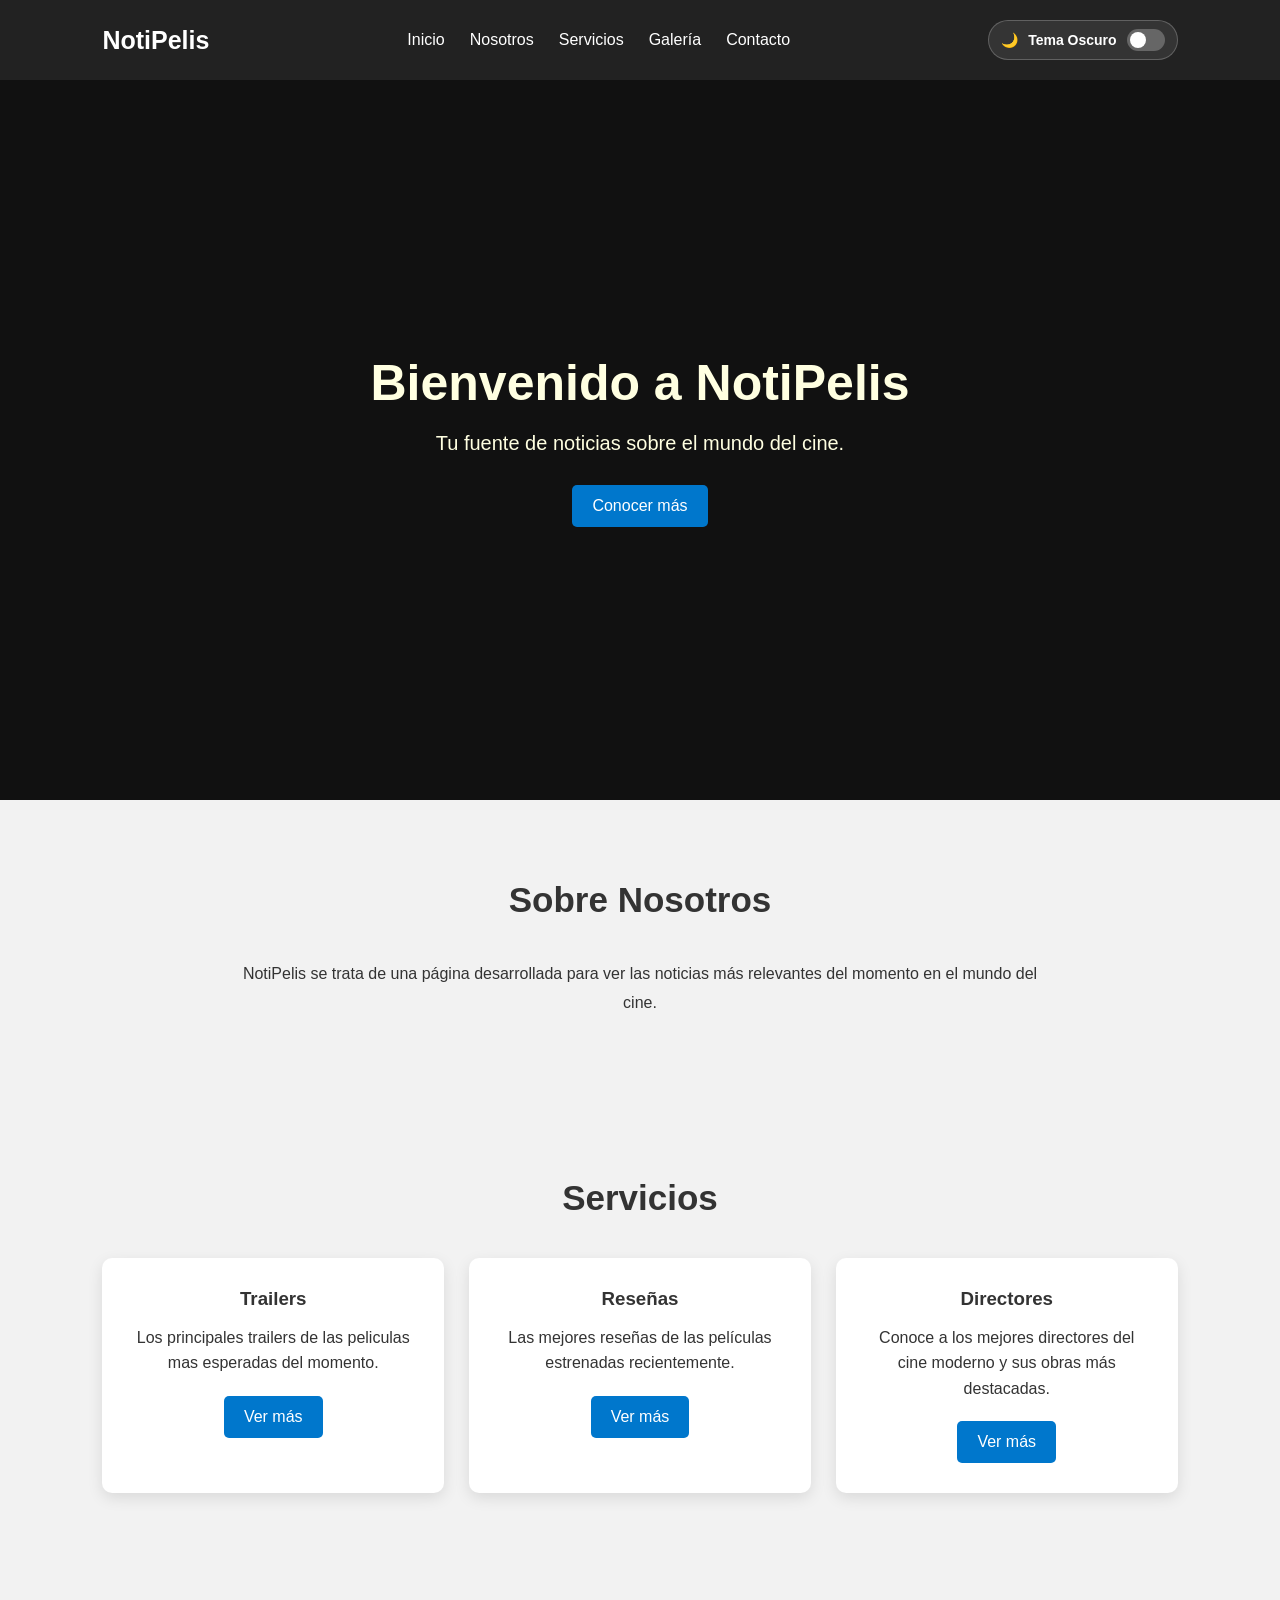
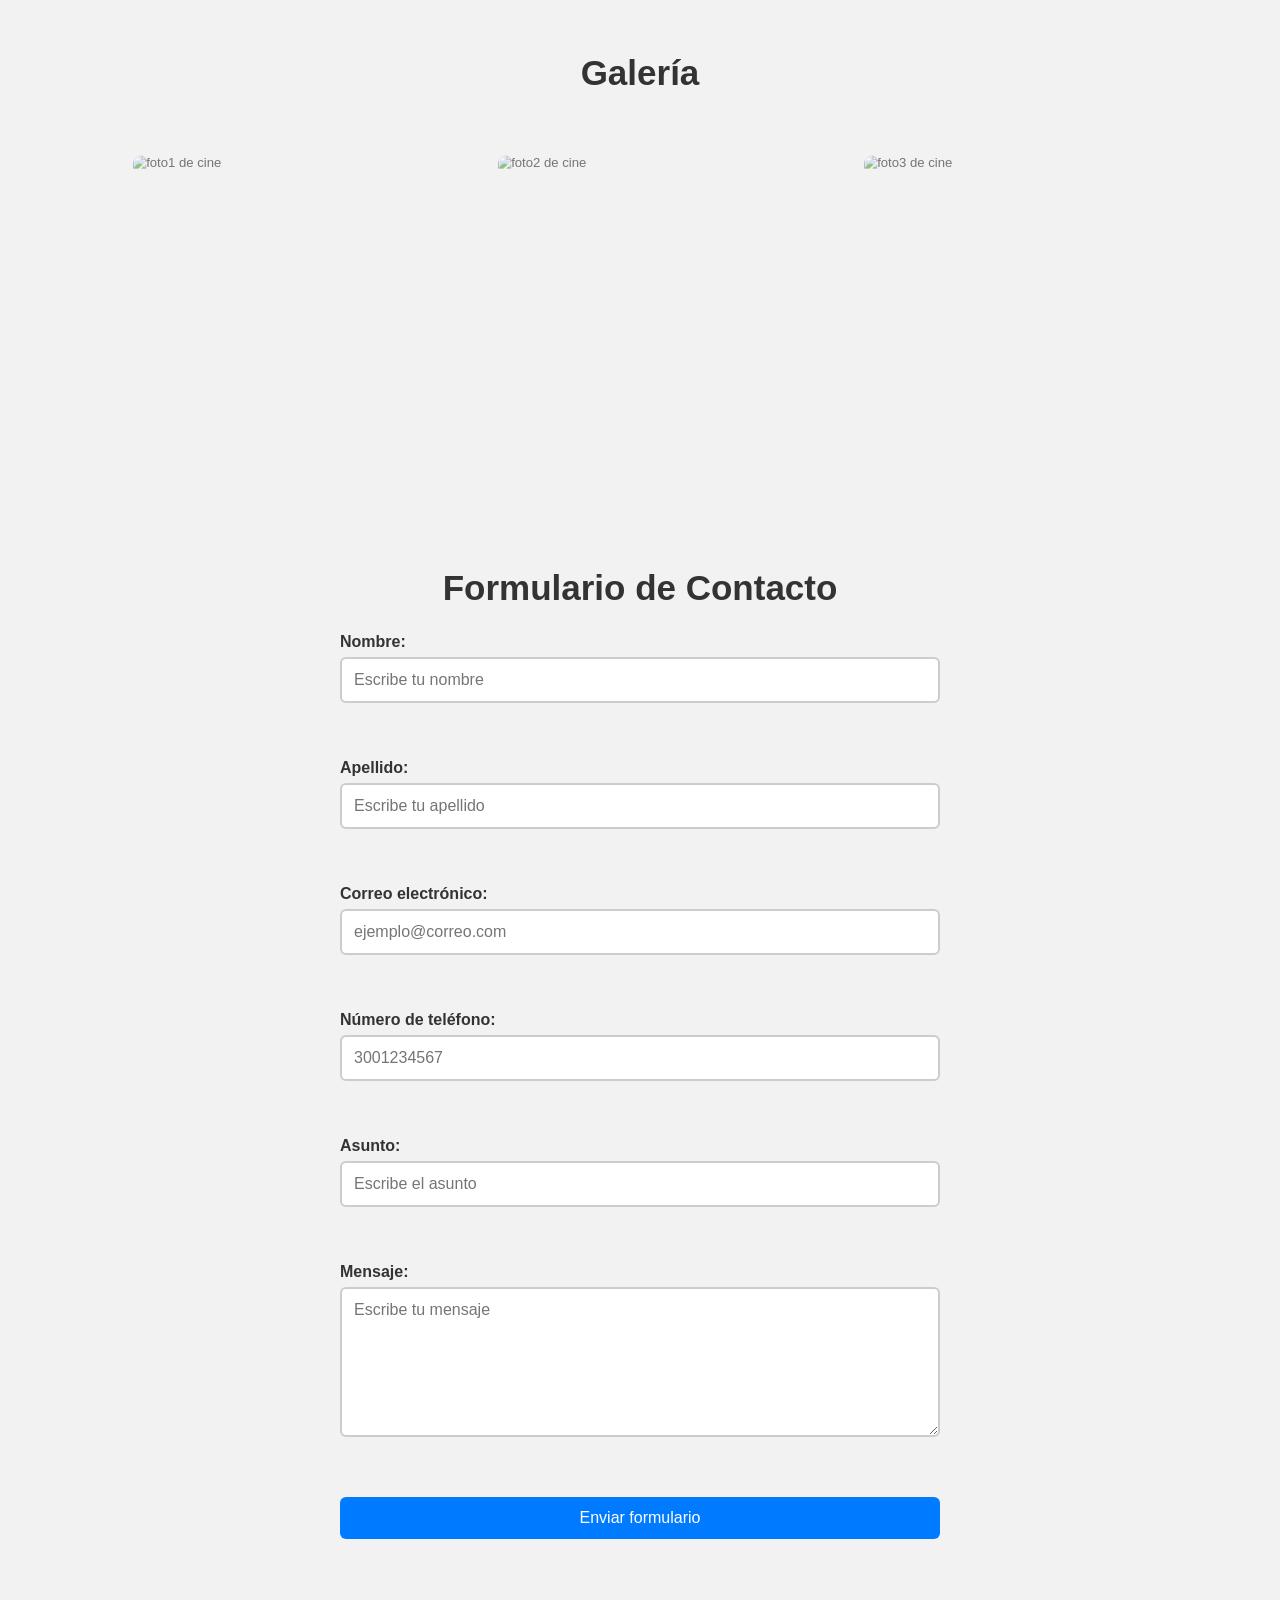
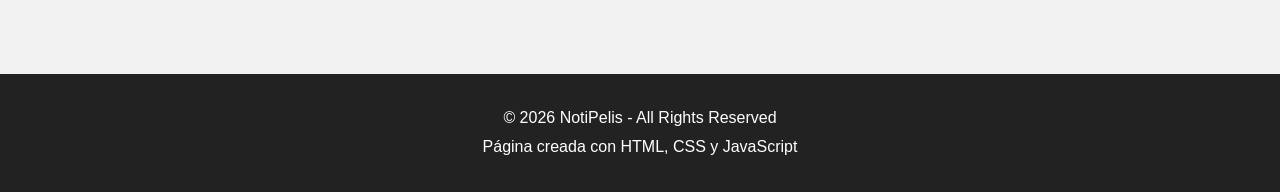
==== index.html @ 31fb08d7 "Add files via upload" ====
<!DOCTYPE html>
<html lang="es">
<head>
    <meta charset="UTF-8">
    <meta name="viewport" content="width=device-width, initial-scale=1.0">

    <title> NotiPeli | Plantilla Web</title>

    <!-- Conexión con CSS -->
    <link rel="stylesheet" href="styles.css">
</head>

<body>

    <!-- =========================
         ENCABEZADO
    ========================== -->
    <header>

        <div class="logo">
            NotiPelis
        </div>

        <nav>
            <a href="#inicio">Inicio</a>
            <a href="#nosotros">Nosotros</a>
            <a href="#servicios">Servicios</a>
            <a href="#galeria">Galería</a>
            <a href="#contacto">Contacto</a>
        </nav>

        <button id="temaBtn" class="tema-toggle" type="button"
            aria-label="Cambiar a tema oscuro" aria-pressed="false">
            <span class="tema-toggle__icono" aria-hidden="true">🌙</span>
            <span class="tema-toggle__texto">Tema Oscuro</span>
            <span class="tema-toggle__pista" aria-hidden="true">
                <span class="tema-toggle__circulo"></span>
            </span>
        </button>
        
    </header>


    <!-- =========================
         SECCIÓN PRINCIPAL
    ========================== -->
    <section id="inicio" class="hero">

        <div class="hero-slideshow" aria-hidden="true">
    <span class="hero-slide hero-slide--1"></span>
    <span class="hero-slide hero-slide--2"></span>
    <span class="hero-slide hero-slide--3"></span>
    <span class="hero-slide hero-slide--4"></span>
        </div>
        
        <div class="hero-text">

            <h1>Bienvenido a NotiPelis</h1>

            <p>
                Tu fuente de noticias sobre el mundo del cine.
            </p>

            <button onclick="mostrarMensaje()">
                Conocer más
            </button>

        </div>

    </section>


    <!-- =========================
         NOSOTROS
    ========================== -->
    <section id="nosotros" class="section">

        <h2>Sobre Nosotros</h2>

        <p class="texto-centro">
            NotiPelis se trata de una página desarrollada para ver las noticias más relevantes del momento en el mundo del cine.
        </p>

    </section>


    <!-- =========================
         SERVICIOS
    ========================== -->
    <section id="servicios" class="section fondo">

        <h2>Servicios</h2>

        <div class="cards">

            <div class="card">
                <h3>Trailers </h3>
                <p>
                    Los principales trailers de las peliculas mas esperadas del momento.
                </p>

                <button onclick="mostrarServicio('Trailers')">
                    Ver más
                </button>
            </div>


            <div class="card">
                <h3>Reseñas</h3>
                <p>
                    Las mejores reseñas de las películas estrenadas recientemente.
                </p>

                <button onclick="mostrarServicio('Reseñas')">
                    Ver más
                </button>
            </div>


            <div class="card">
                <h3>Directores</h3>
                <p>
                    Conoce a los mejores directores del cine moderno y sus obras más destacadas.
                </p>

                <button onclick="mostrarServicio('Directores')">
                    Ver más
                </button>
            </div>

        </div>

    </section>


    <!-- =========================
         GALERÍA
    ========================== -->
    <section id="galeria" class="section">

        <h2>Galería</h2>

        <div class="galeria">
            <img src="imagenes/foto1.jpg" alt="foto1 de cine">
            <img src="imagenes/foto2.jpg" alt="foto2 de cine">
            <img src="imagenes/foto3.jpg" alt="foto3 de cine">
        </div>

    </section>


    <!-- =========================
         CONTACTO
    ========================== -->
    <section id="contacto" class="section">

        <div class="formulario-seccion">

            <h2>Formulario de Contacto</h2>

            <form id="formularioContacto" novalidate>

                <!-- NOMBRE -->
                <div class="campo">
                    <label for="nombre">Nombre:</label>
                    <input type="text" id="nombre" name="nombre"
                           minlength="3" maxlength="30" required
                           placeholder="Escribe tu nombre">
                    <small class="mensaje-error" id="errorNombre"></small>
                </div>

                <!-- APELLIDO -->
                <div class="campo">
                    <label for="apellido">Apellido:</label>
                    <input type="text" id="apellido" name="apellido"
                           minlength="3" maxlength="30" required
                           placeholder="Escribe tu apellido">
                    <small class="mensaje-error" id="errorApellido"></small>
                </div>

                <!-- EMAIL -->
                <div class="campo">
                    <label for="email">Correo electrónico:</label>
                    <input type="email" id="email" name="email"
                           maxlength="100" required
                           placeholder="ejemplo@correo.com">
                    <small class="mensaje-error" id="errorEmail"></small>
                </div>

                <!-- TELEFONO -->
                <div class="campo">
                    <label for="telefono">Número de teléfono:</label>
                    <input type="tel" id="telefono" name="telefono"
                           minlength="7" maxlength="10" required
                           placeholder="3001234567">
                    <small class="mensaje-error" id="errorTelefono"></small>
                </div>

                <!-- ASUNTO -->
                <div class="campo">
                    <label for="asunto">Asunto:</label>
                    <input type="text" id="asunto" name="asunto"
                           minlength="5" maxlength="80" required
                           placeholder="Escribe el asunto">
                    <small class="mensaje-error" id="errorAsunto"></small>
                </div>

                <!-- MENSAJE -->
                <div class="campo">
                    <label for="mensaje">Mensaje:</label>
                    <textarea id="mensaje" name="mensaje"
                              minlength="10" maxlength="500" required
                              placeholder="Escribe tu mensaje"></textarea>
                    <small class="mensaje-error" id="errorMensaje"></small>
                </div>

                <button type="submit">Enviar formulario</button>
                <p id="mensajeExito" aria-live="polite"></p>

            </form>
        </div>

    </section>


    <!-- =========================
         PIE DE PÁGINA
    ========================== -->
    <footer>

        <p>
            © 2026 NotiPelis - All Rights Reserved
        </p>

        <p>
            Página creada con HTML, CSS y JavaScript
        </p>

    </footer>


    <!-- Conexión con JavaScript -->
    <script src="script.js"></script>

</body>
</html>
---- styles.css ----
/* =========================
   CONFIGURACIÓN GENERAL
========================= */

* {
    margin: 0;
    padding: 0;
    box-sizing: border-box;
}

html {
    scroll-behavior: smooth;
}

body {
    font-family: Arial, sans-serif;
    background-color: #f2f2f2;
    color: #333;
}


/* =========================
   ENCABEZADO
========================= */

header {
    background-color: #222222;
    color: white;

    display: flex;
    justify-content: space-between;
    align-items: center;

    padding: 20px 8%;

    position: sticky;
    top: 0;

    z-index: 1000;
}

.logo {
    font-size: 25px;
    font-weight: bold;
}

nav {
    display: flex;
    gap: 25px;
}

nav a {
    color: white;
    text-decoration: none;
}

nav a:hover {
    color: #00aaff;
}


/* =========================
   HERO
========================= */

.hero {
    position: relative;
    min-height: 80vh;
    display: flex;
    justify-content: center;
    align-items: center;
    text-align: center;
    padding: 40px;
    overflow: hidden;
    background: #111;
    color: rgb(255, 255, 225);
}

.hero-slideshow {
    position: absolute;
    inset: 0;
    z-index: 0;
}

.hero-slide {
    position: absolute;
    inset: 0;
    opacity: 0;
    background-size: cover;
    background-position: center;
    animation: cambioHero 20s infinite;
}

.hero-slide--1 {
    background-image: url('imagenes/teatro.jpg');
}

.hero-slide--2 {
    background-image: url('imagenes/fondo1.jpg');
    animation-delay: 5s;
}

.hero-slide--3 {
    background-image: url('imagenes/fondo2.jpg');
    animation-delay: 10s;
}

.hero-slide--4 {
    background-image: url('imagenes/fondo3.jpg');
    animation-delay: 15s;
}

.hero-slide::after {
    content: "";
    position: absolute;
    inset: 0;
    background: rgba(0, 0, 0, 0.55);
}

@keyframes cambioHero {
    0%,
    5% {
        opacity: 0;
    }

    10%,
    25% {
        opacity: 1;
    }

    30%,
    100% {
        opacity: 0;
    }
}

.hero-text {
    max-width: 700px;
    position: relative;
    z-index: 1;
}

.hero h1 {
    font-size: 50px;
    margin-bottom: 20px;
}

.hero p {
    font-size: 20px;
    margin-bottom: 30px;
}


/* =========================
   SECCIONES
========================= */

.section {
    padding: 80px 8%;
}

.section h2 {
    text-align: center;
    font-size: 35px;
    margin-bottom: 40px;
}

.fondo {
    background-color: #f2f2f2;
}

.texto-centro {
    max-width: 800px;
    margin: auto;
    text-align: center;
    line-height: 1.8;
}


/* =========================
   BOTONES
========================= */

button {
    background-color: #0077cc;
    color: white;

    border: none;

    padding: 12px 20px;

    border-radius: 5px;

    cursor: pointer;

    font-size: 16px;
}

#temaBtn.tema-toggle {
    display: inline-flex;
    align-items: center;
    gap: 10px;
    background: #343434;
    color: #fff;
    border: none;
    padding: 8px 12px;
    border: 1px solid rgba(255,255,255,0.22);
    border-radius: 999px;
    cursor: pointer;
    font-size: 14px;
    font-weight: 600;
    transition: background-color 0.25s ease, border-color 0.3s ease, transform 0.2s ease;
}

#temaBtn.tema-toggle:hover {
    background: #454545;
    border-color: rgba(255,255,255,0.45);
    transform: translateY(-1px);
}

#temaBtn.tema-toggle:focus-visible {
    outline: 3px solid #00aaff;
    outline-offset: 3px;
}

.ema-toggle__icono {
    font-size: 17px;
    color: #ffd166;
    line-height: 1;
}

.tema-toggle__pista {
    display: flex;
    align-items: center;
    width: 38px;
    height: 22px;
    padding: 3px;
    border-radius: 999px;
    background: #666;
    transition: background-color 0.25s ease;
}

.tema-toggle__circulo {
    width: 16px;
    height: 16px;
    border-radius: 50%;
    background: #fff;
    transition: transform 0.25s ease;
}

#temaBtn[aria-pressed="true"] .tema-toggle__pista {
    background: #0077cc;
}

#temaBtn[aria-pressed="true"] .tema-toggle__circulo {
    transform: translateX(16px);
}

/* =========================
   TARJETAS
========================= */

.cards {
    display: grid;

    grid-template-columns:
        repeat(3, 1fr);

    gap: 25px;
}

.card {
    background-color: white;

    padding: 30px;

    text-align: center;

    border-radius: 10px;

    box-shadow:
        0 5px 15px rgba(0, 0, 0, 0.1);
}

.card h3 {
    margin-bottom: 15px;
}

.card p {
    margin-bottom: 20px;
    line-height: 1.6;
}


/* =========================
   GALERÍA
========================= */

.galeria {
    display: grid;

    grid-template-columns:
        repeat(3, 1fr);

    gap: 20px;
}

.galeria img {
    width: 100%;

    height: 250px;

    object-fit: cover;

    border-radius: 10px;

    cursor: pointer;

    position: relative;

    transition: transform 0.3s;
}

.galeria img.seleccionada {
    transform: scale(1.25);
    z-index: 2;
}

.galeria img:not(.seleccionada) {
    transform: scale(0.82);
    opacity: 0.65;
}

/* =========================
   FORMULARIO
========================= */

form {
    max-width: 600px;

    margin: auto;

    display: flex;

    flex-direction: column;

    gap: 15px;
}

form input,
form textarea {
    padding: 15px;

    border: 1px solid #ccc;

    border-radius: 5px;

    font-family: Arial;
}

form textarea {
    height: 150px;

    resize: vertical;
}


/* =========================
   PIE DE PÁGINA
========================= */

footer {
    background-color: #222222;

    color: white;

    text-align: center;

    padding: 30px;

    line-height: 1.8;
}


/* =========================
   RESPONSIVE
========================= */

@media (max-width: 768px) {

    header {
        flex-direction: column;

        gap: 20px;
    }

    nav {
        flex-wrap: wrap;

        justify-content: center;
    }

    .hero h1 {
        font-size: 35px;
    }

    .cards {
        grid-template-columns: 1fr;
    }

    .galeria {
        grid-template-columns: 1fr;
    }

}
/* =========================
   DARK MODE
========================= */
body.modo-oscuro {
    background-color: #121212;
    color: white;
}

body.modo-oscuro .fondo {
    background-color: #1e1e1e;
}

body.modo-oscuro .card {
    background-color: #242424;
    color: white;    
}


/* ================================
   FORMULARIO DE CONTACTO CON VALIDACIONES
================================ */

.formulario-seccion {
    max-width: 700px;
    margin: 0 auto;
    padding: 25px;
    border-radius: 10px;
}

.formulario-seccion h2 {
    text-align: center;
    margin-bottom: 25px;
}

.formulario-seccion .campo {
    margin-bottom: 18px;
}

.formulario-seccion .campo label {
    display: block;
    margin-bottom: 6px;
    font-weight: bold;
}

.formulario-seccion .campo input,
.formulario-seccion .campo textarea {
    width: 100%;
    padding: 12px;
    border: 2px solid #ccc;
    border-radius: 6px;
    box-sizing: border-box;
    font-size: 16px;
    font-family: Arial, sans-serif;
}

.formulario-seccion .campo textarea {
    min-height: 130px;
    resize: vertical;
}

.formulario-seccion .campo input:focus,
.formulario-seccion .campo textarea:focus {
    outline: none;
    border-color: #007bff;
}

.formulario-seccion .campo input.error,
.formulario-seccion .campo textarea.error {
    border-color: #dc3545;
    background-color: #fff5f5;
}

.formulario-seccion .campo input.correcto,
.formulario-seccion .campo textarea.correcto {
    border-color: #198754;
    background-color: #f5fff8;
}

.formulario-seccion .mensaje-error {
    display: block;
    margin-top: 5px;
    color: #dc3545;
    font-size: 14px;
    min-height: 18px;
}

.formulario-seccion button {
    width: 100%;
    padding: 12px;
    border: none;
    border-radius: 6px;
    background-color: #007bff;
    color: white;
    font-size: 16px;
    cursor: pointer;
}

.formulario-seccion button:hover {
    background-color: #0056b3;
}

#mensajeExito {
    color: #198754;
    font-weight: bold;
    text-align: center;
    margin-top: 15px;
    line-height: 1.5;
}

body.modo-oscuro .formulario-seccion .campo input,
body.modo-oscuro .formulario-seccion .campo textarea {
    background-color: #242424;
    color: white;
    border-color: #666;
}

body.modo-oscuro .formulario-seccion .campo input.correcto,
body.modo-oscuro .formulario-seccion .campo textarea.correcto {
    background-color: #173326;
}

@media (max-width: 768px) {
    .formulario-seccion {
        padding: 10px 0;
    }
}
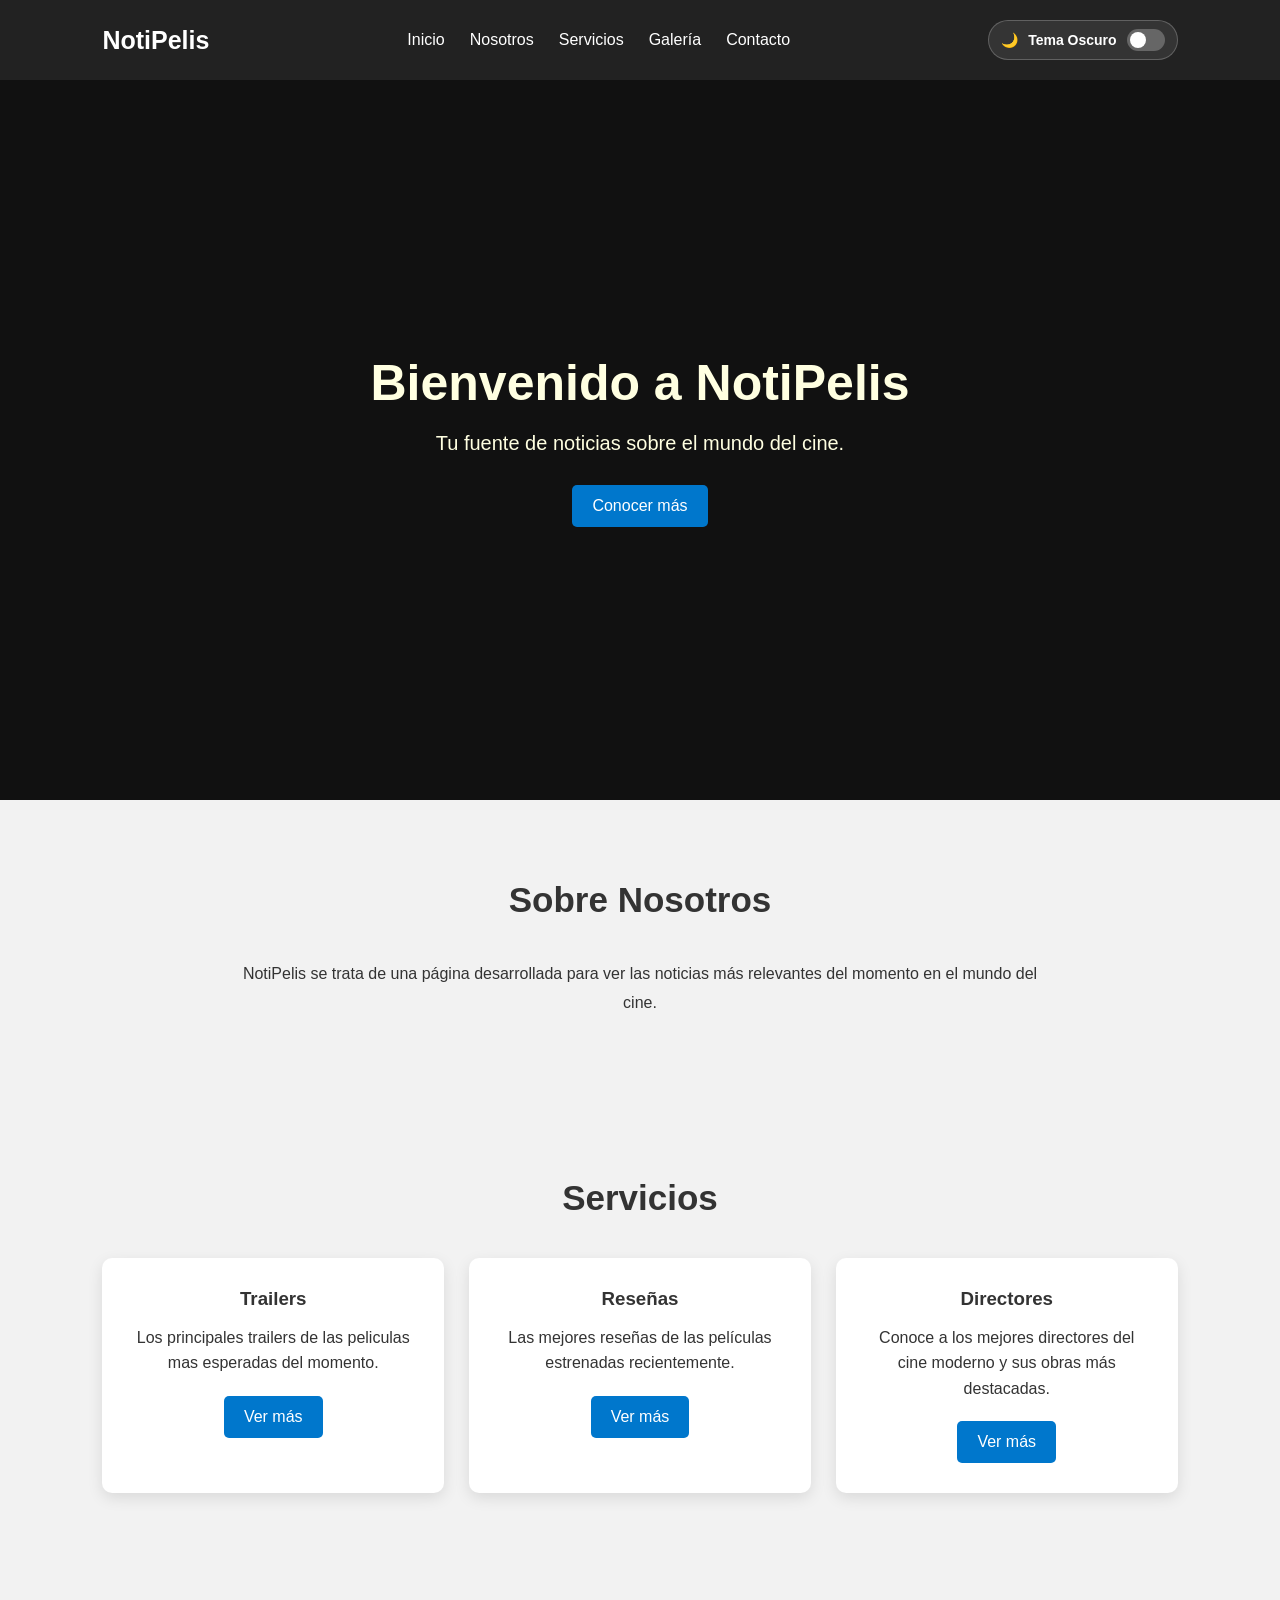
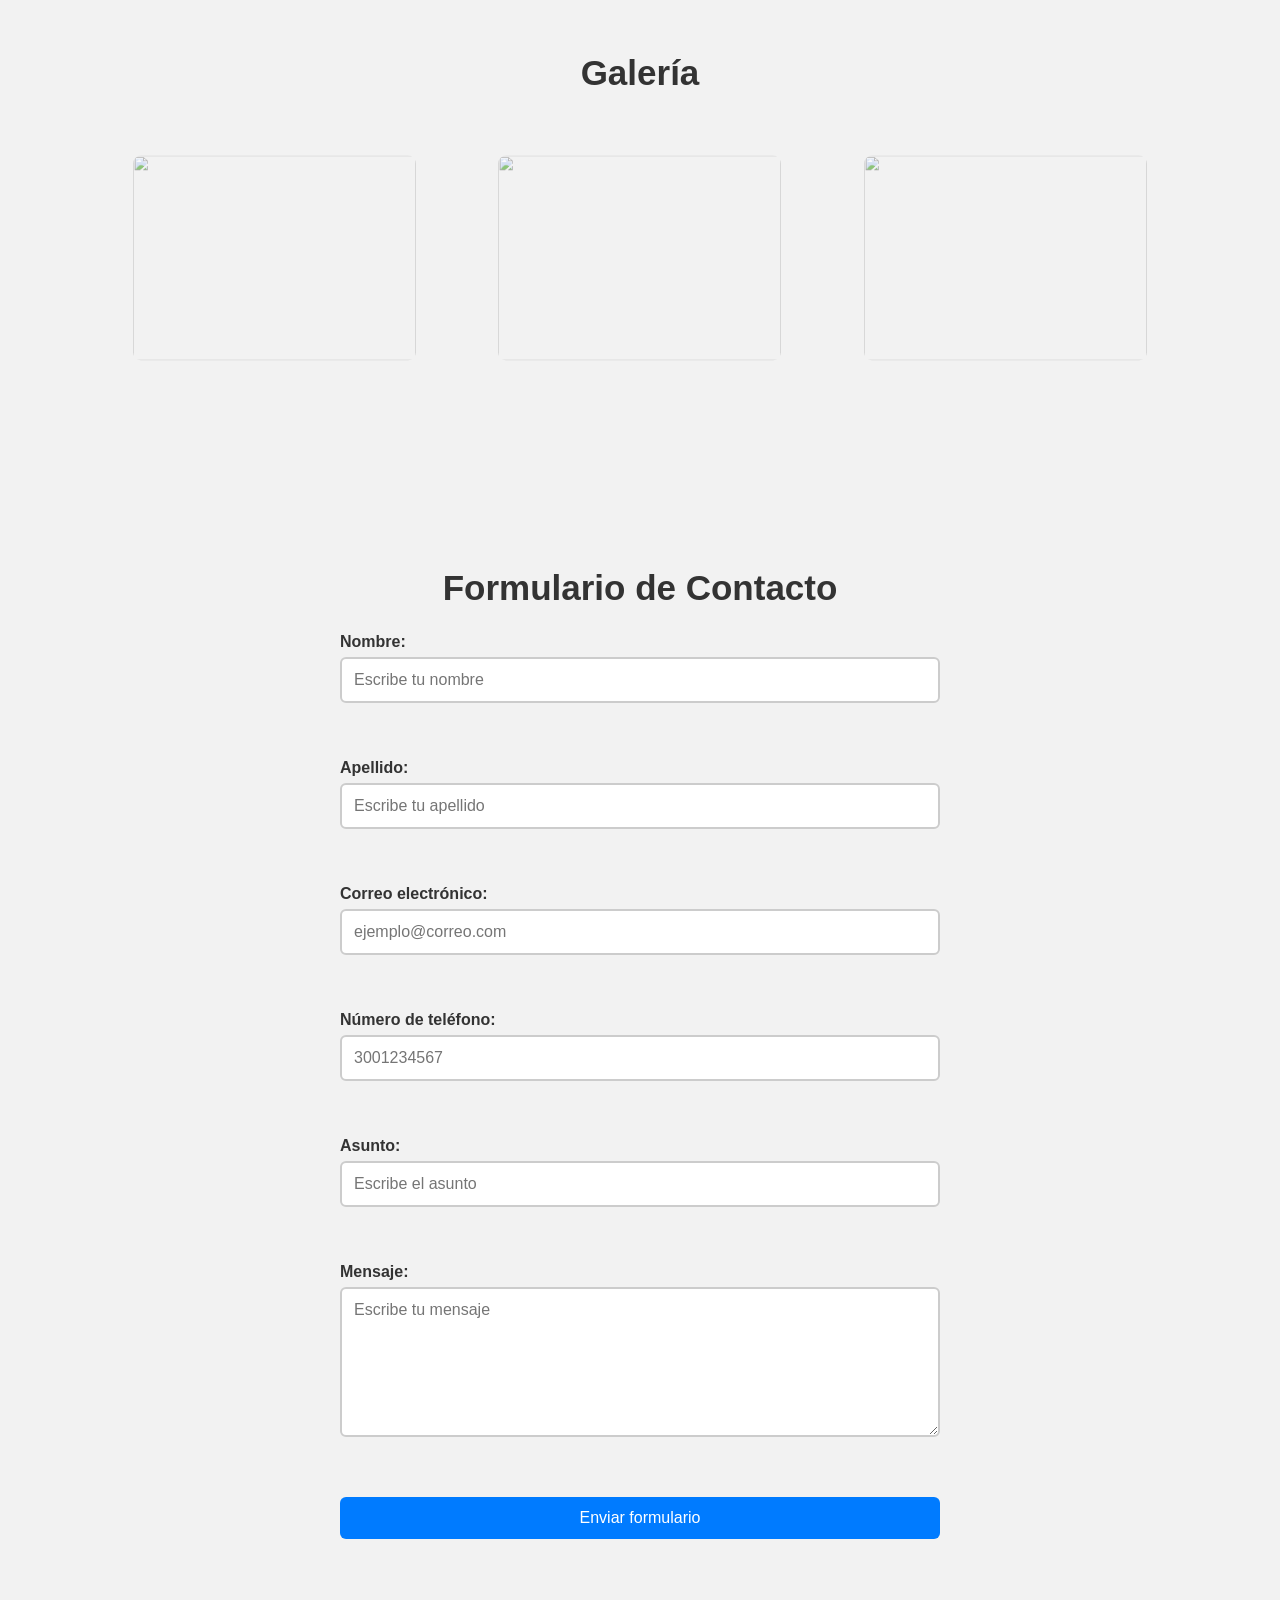
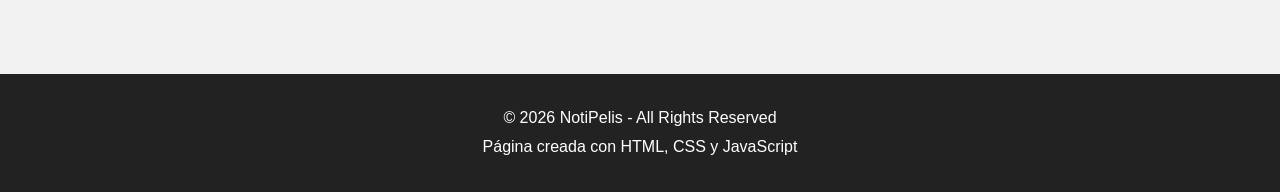
==== commit 28f3190a: "Fix HTML syntax for image tags in gallery" ====
--- a/index.html
+++ b/index.html
@@ -141,9 +141,9 @@
         <h2>Galería</h2>
 
         <div class="galeria">
-            <img src="imagenes/foto1.jpg" alt="foto1 de cine">
-            <img src="imagenes/foto2.jpg" alt="foto2 de cine">
-            <img src="imagenes/foto3.jpg" alt="foto3 de cine">
+            <img src="imagenes/foto1.jpg">
+            <img src="imagenes/foto2.jpg">
+            <img src="imagenes/foto3.jpg">
         </div>
 
     </section>
@@ -243,4 +243,4 @@
     <script src="script.js"></script>
 
 </body>
-</html>+</html>
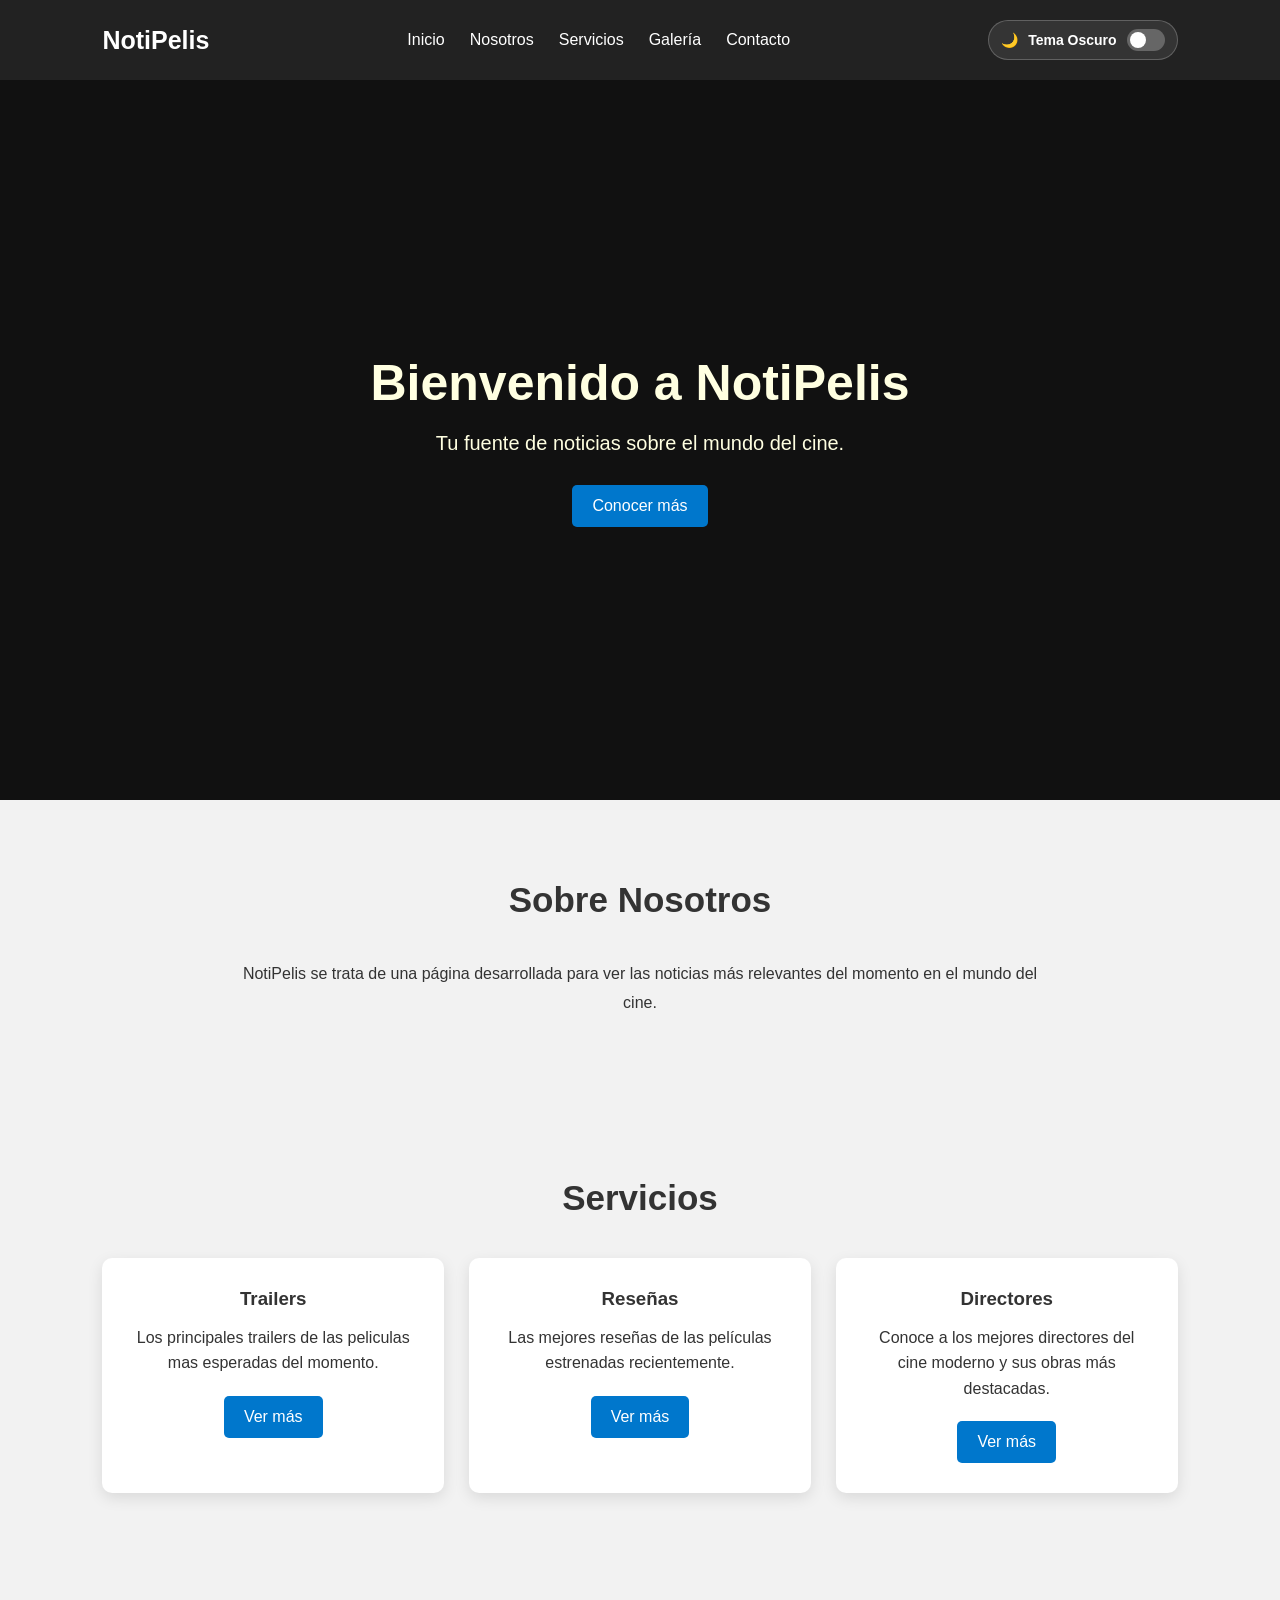
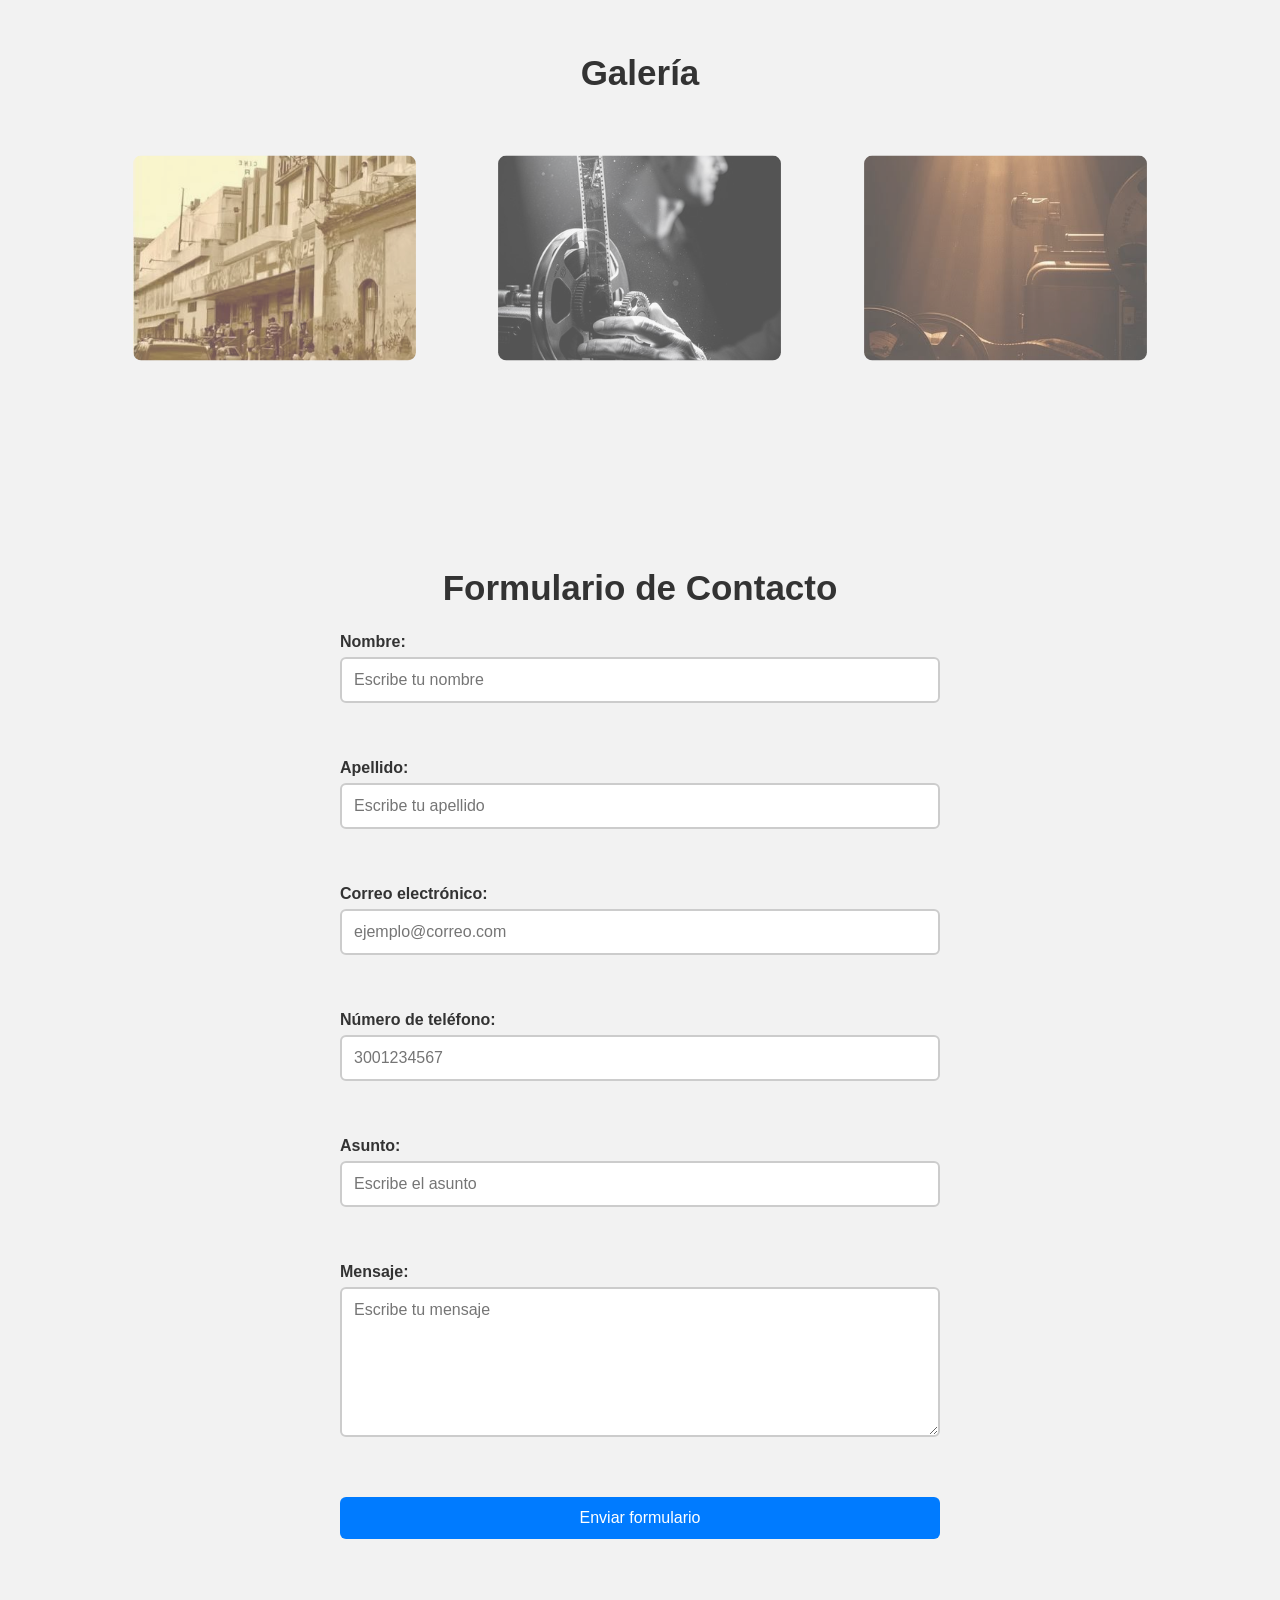
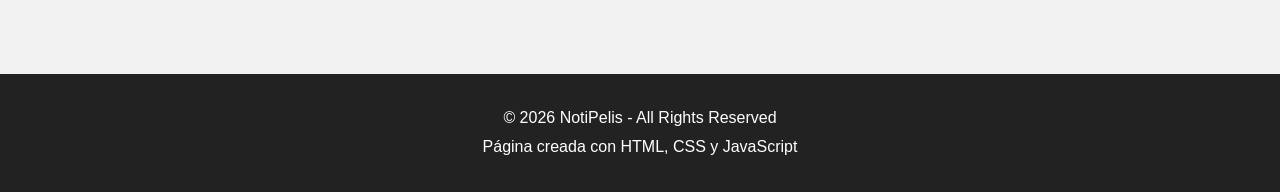
==== commit 4a3c6236: "Update image source paths in index.html" ====
--- a/index.html
+++ b/index.html
@@ -141,9 +141,9 @@
         <h2>Galería</h2>
 
         <div class="galeria">
-            <img src="imagenes/foto1.jpg">
-            <img src="imagenes/foto2.jpg">
-            <img src="imagenes/foto3.jpg">
+            <img src="foto1.jpg">
+            <img src="foto2.jpg">
+            <img src="foto3.jpg">
         </div>
 
     </section>
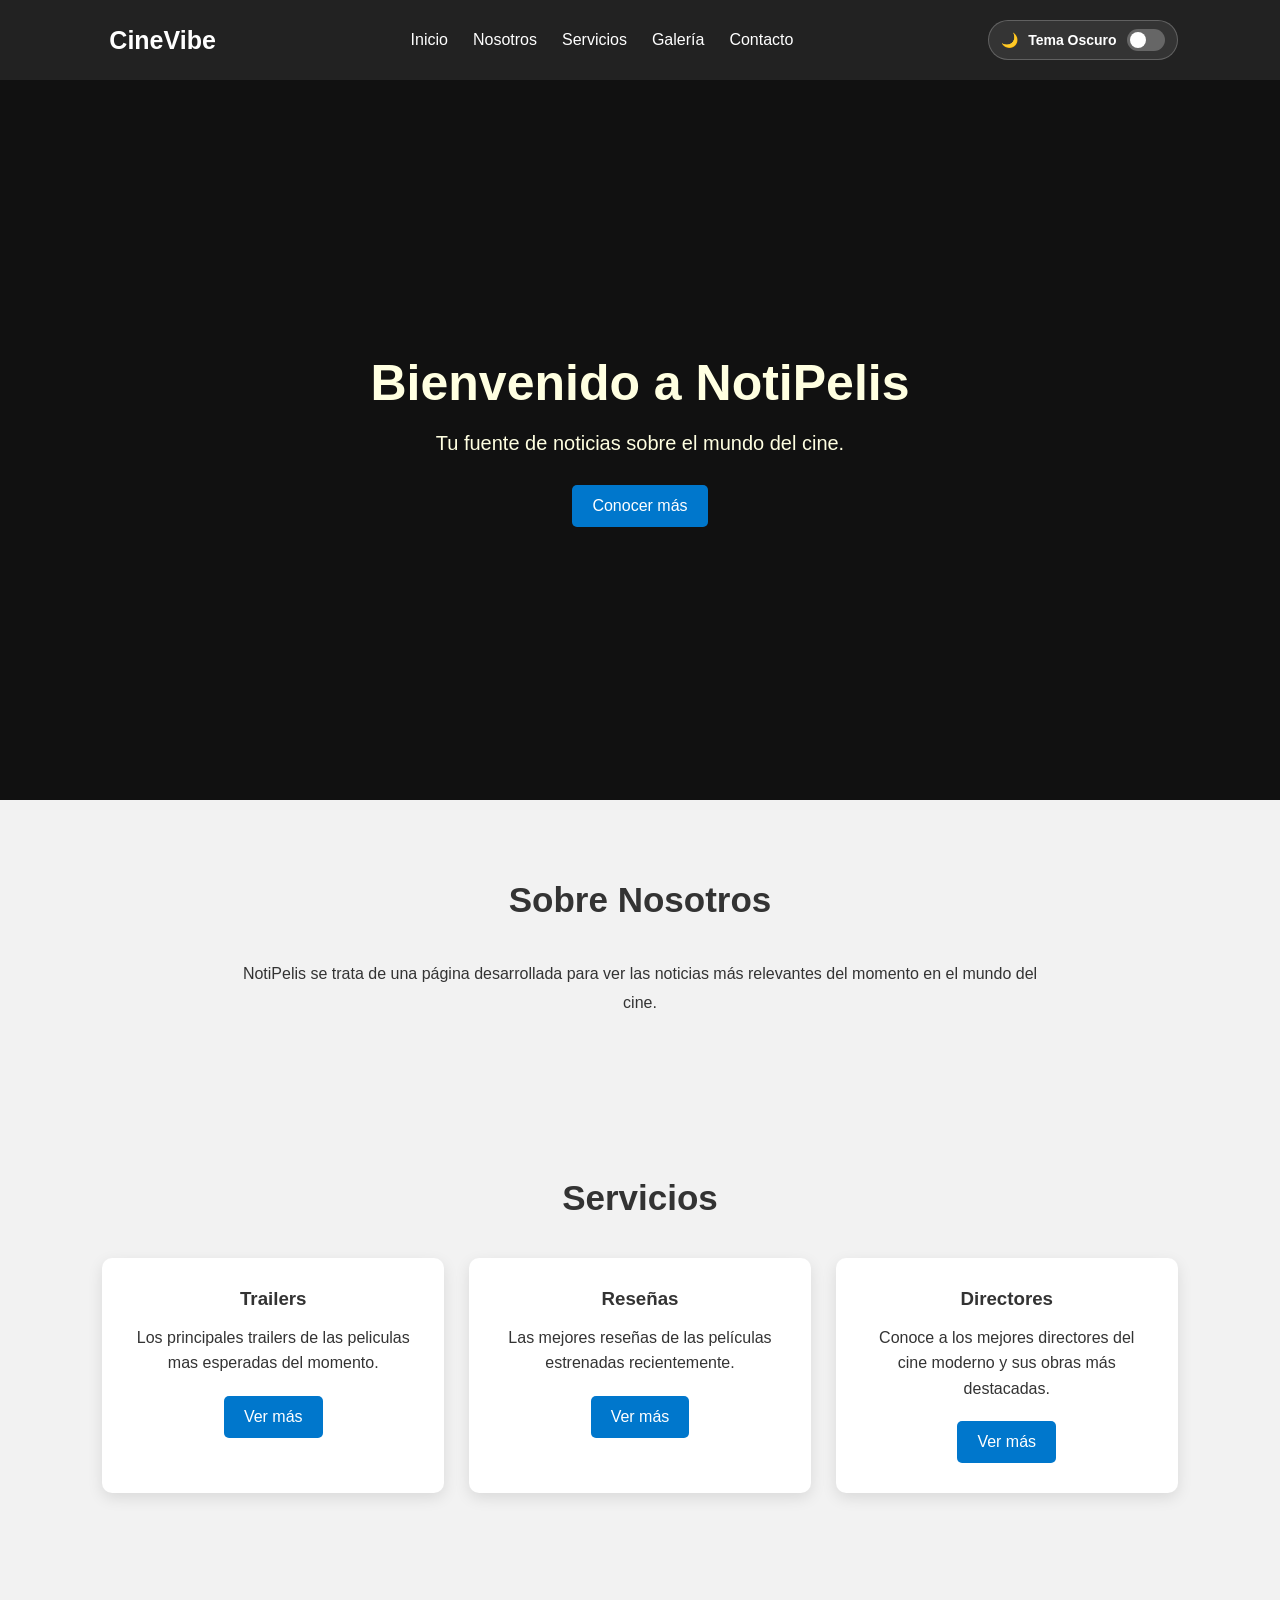
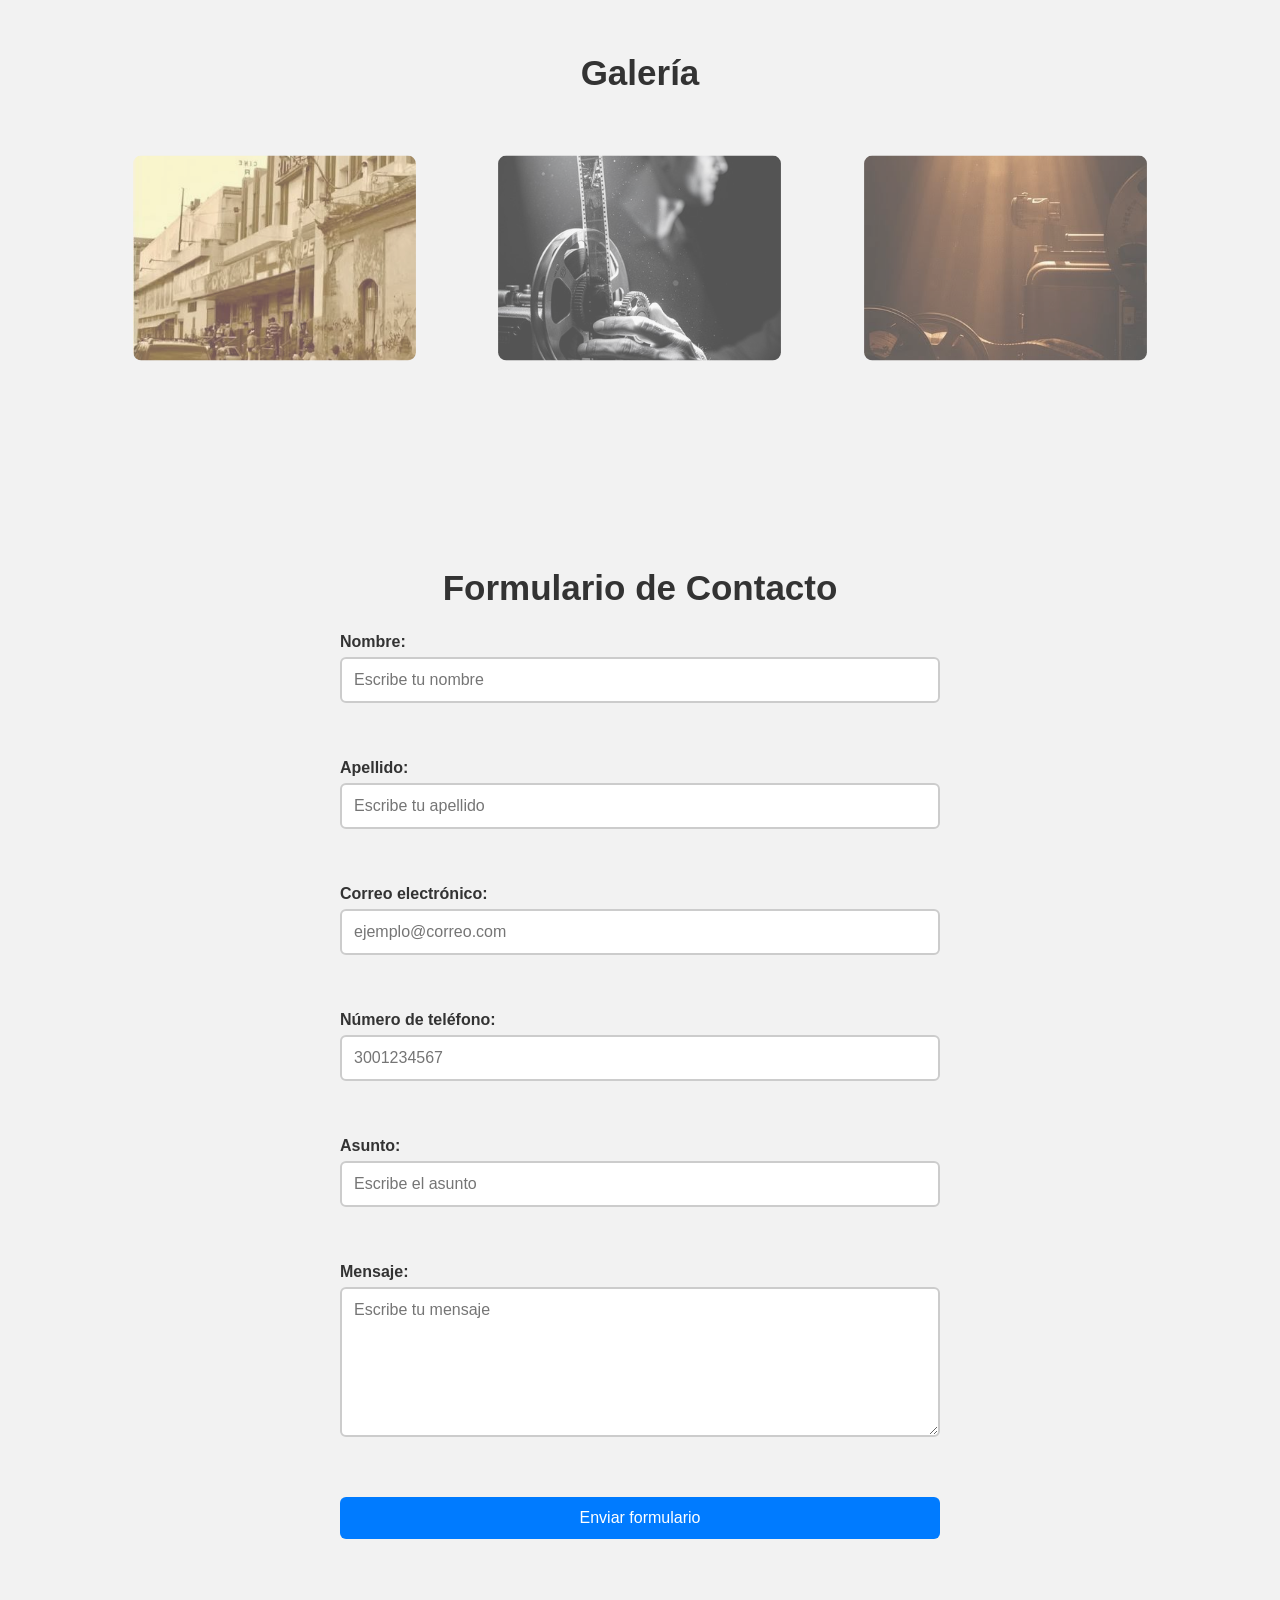
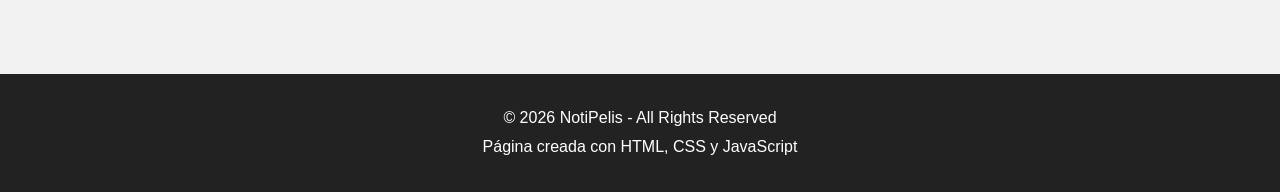
==== commit 63151b31: "Update logo and site name in index.html" ====
--- a/index.html
+++ b/index.html
@@ -18,7 +18,8 @@
     <header>
 
         <div class="logo">
-            NotiPelis
+            <img src="logo.png" alt="">
+            <span>CineVibe</span>
         </div>
 
         <nav>
--- a/styles.css
+++ b/styles.css
@@ -88,25 +88,25 @@
     opacity: 0;
     background-size: cover;
     background-position: center;
-    animation: cambioHero 20s infinite;
+    animation: cambioHero 20s infinite ease-in-out;
 }
 
 .hero-slide--1 {
-    background-image: url('imagenes/teatro.jpg');
+    background-image: url('teatro.jpg');
 }
 
 .hero-slide--2 {
-    background-image: url('imagenes/fondo1.jpg');
+    background-image: url('fondo1.jpg');
     animation-delay: 5s;
 }
 
 .hero-slide--3 {
-    background-image: url('imagenes/fondo2.jpg');
+    background-image: url('fondo2.jpg');
     animation-delay: 10s;
 }
 
 .hero-slide--4 {
-    background-image: url('imagenes/fondo3.jpg');
+    background-image: url('fondo3.jpg');
     animation-delay: 15s;
 }
 
@@ -118,17 +118,22 @@
 }
 
 @keyframes cambioHero {
-    0%,
+    0% {
+        opacity: 0;
+    }
+   
     5% {
-        opacity: 0;
-    }
-
-    10%,
+        opacity: 1;
+    }
+
     25% {
         opacity: 1;
     }
 
-    30%,
+    30% {
+        opacity: 0;
+    }
+   
     100% {
         opacity: 0;
     }
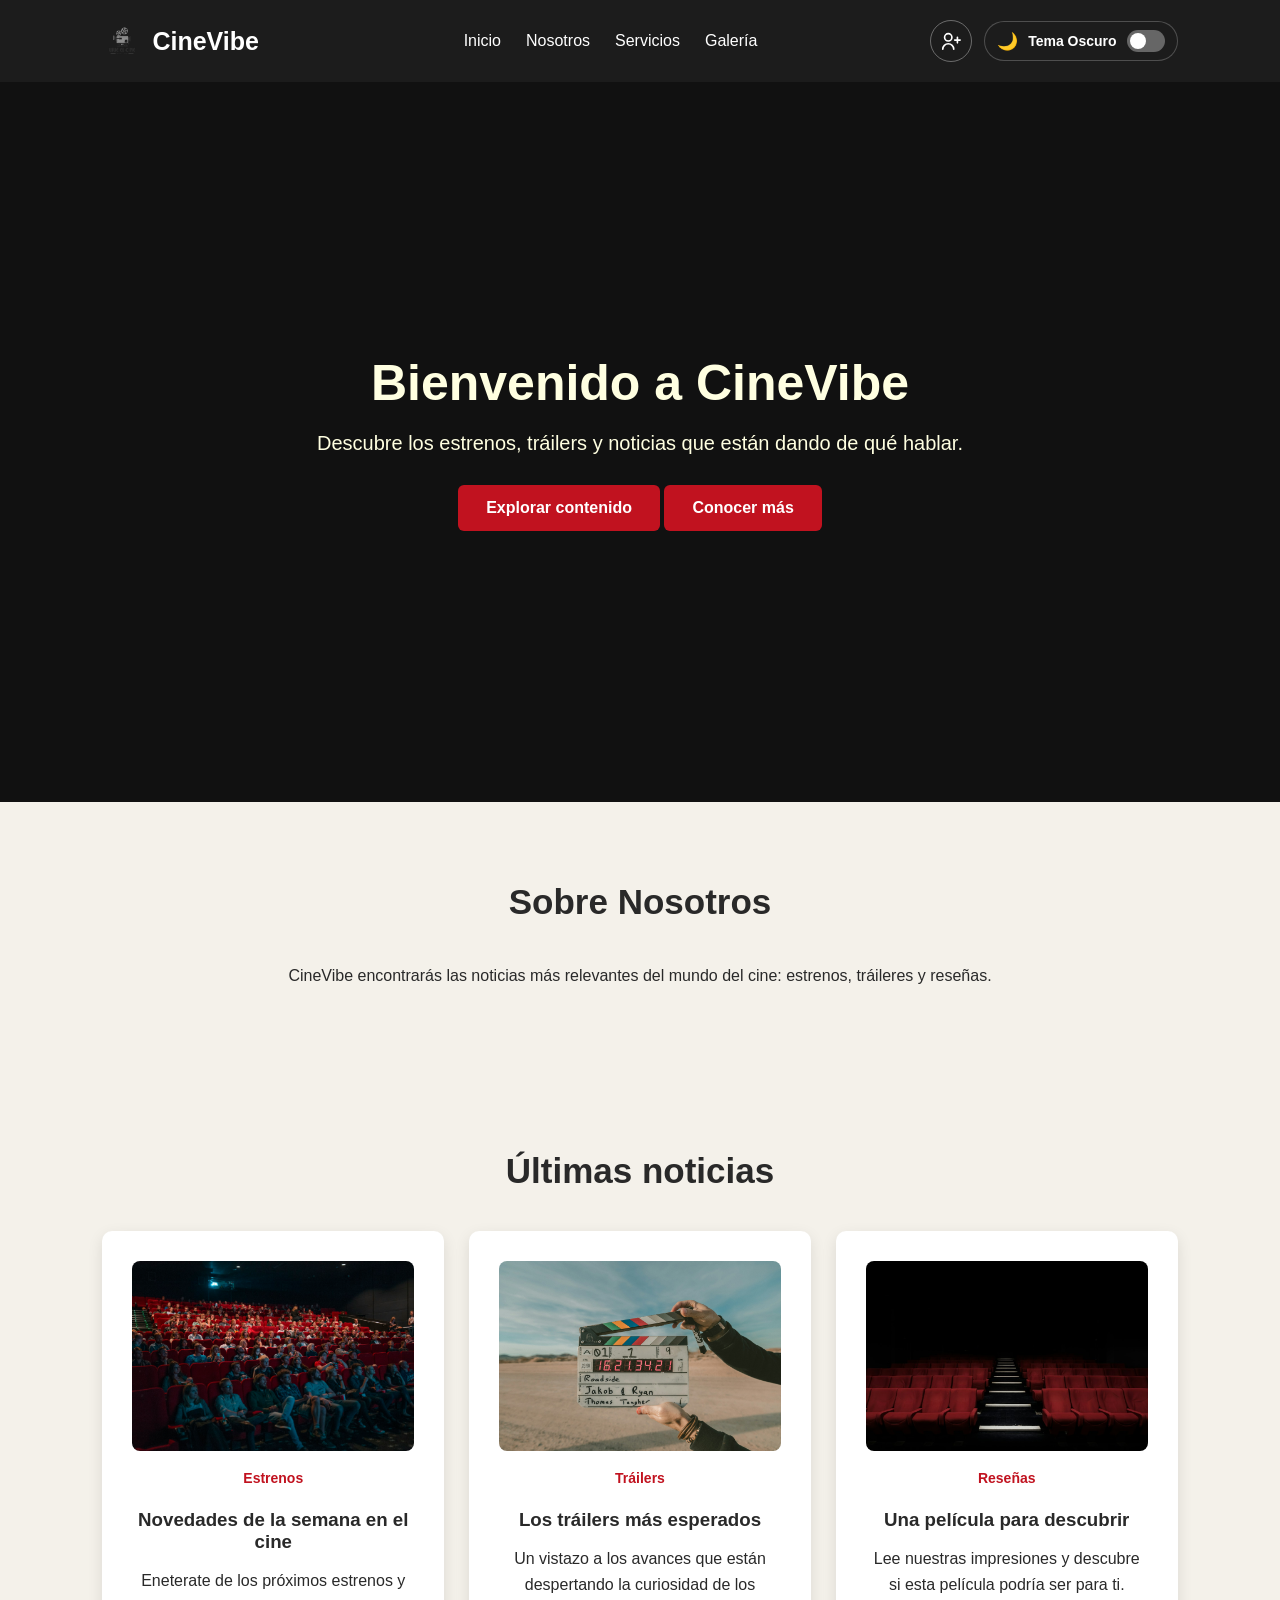
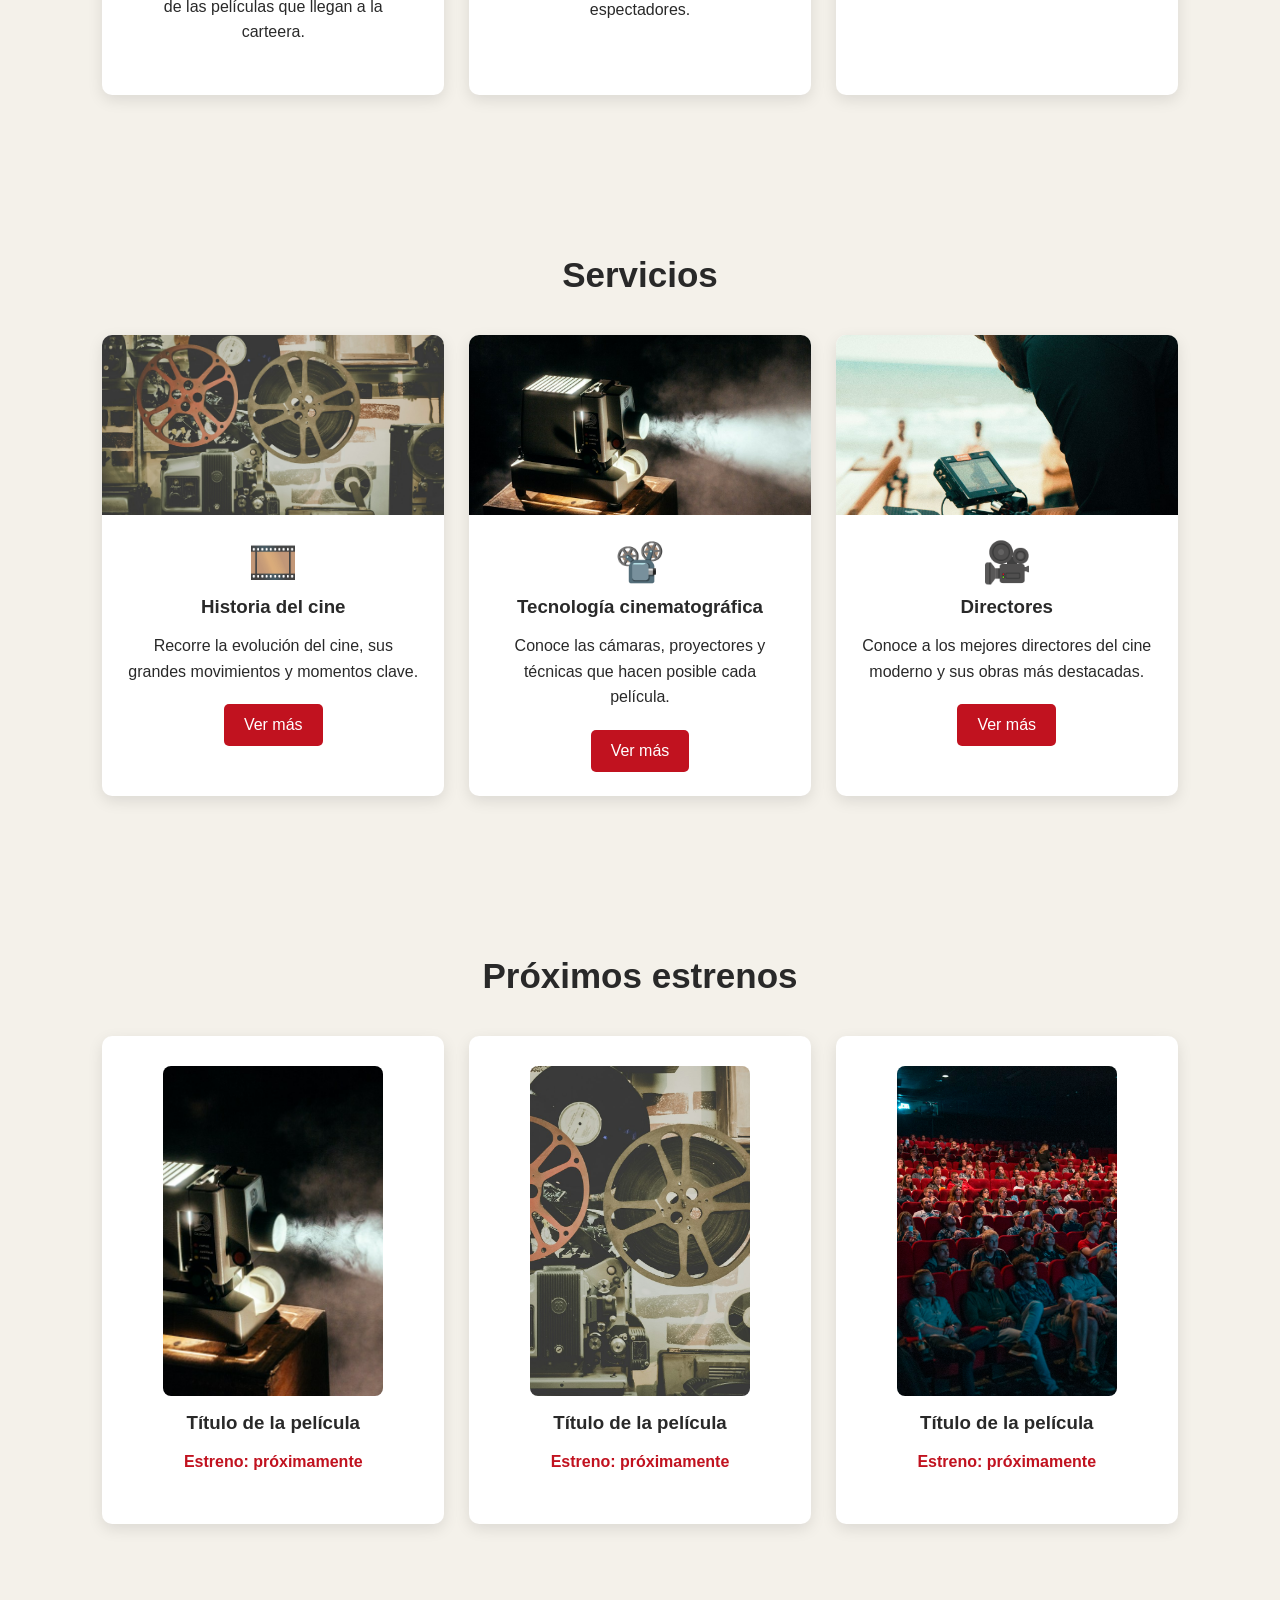
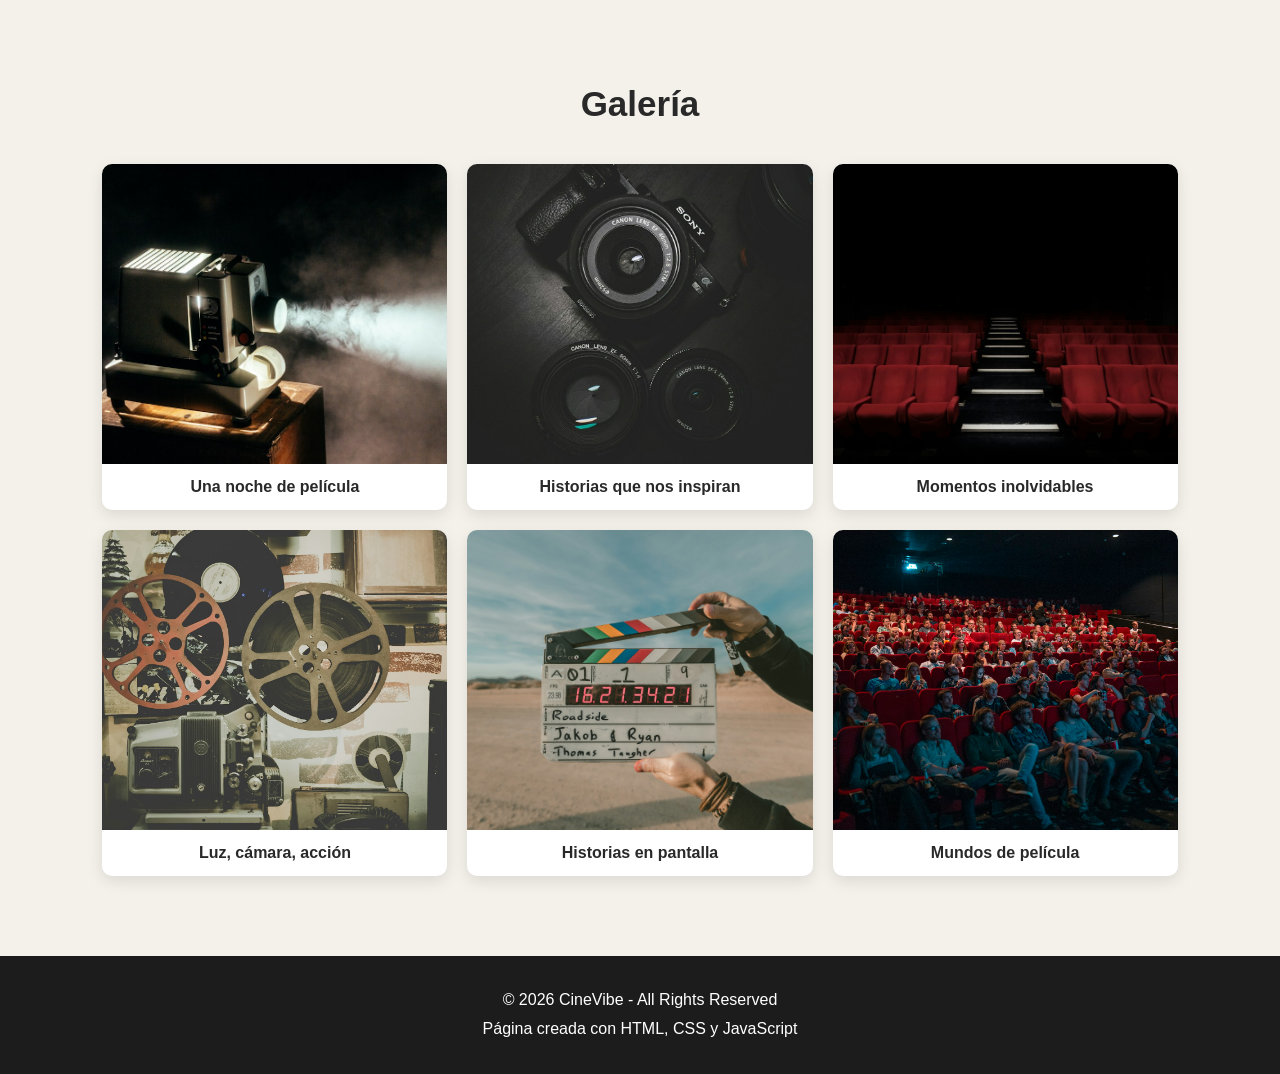
==== commit 652f8e8d: "Add files via upload" ====
--- a/index.html
+++ b/index.html
@@ -4,14 +4,13 @@
     <meta charset="UTF-8">
     <meta name="viewport" content="width=device-width, initial-scale=1.0">
 
-    <title> NotiPeli | Plantilla Web</title>
+    <title> CineVibe | Noticias de Cine</title>
 
     <!-- Conexión con CSS -->
     <link rel="stylesheet" href="styles.css">
 </head>
 
 <body>
-
     <!-- =========================
          ENCABEZADO
     ========================== -->
@@ -27,18 +26,27 @@
             <a href="#nosotros">Nosotros</a>
             <a href="#servicios">Servicios</a>
             <a href="#galeria">Galería</a>
-            <a href="#contacto">Contacto</a>
         </nav>
-
-        <button id="temaBtn" class="tema-toggle" type="button"
-            aria-label="Cambiar a tema oscuro" aria-pressed="false">
-            <span class="tema-toggle__icono" aria-hidden="true">🌙</span>
-            <span class="tema-toggle__texto">Tema Oscuro</span>
-            <span class="tema-toggle__pista" aria-hidden="true">
-                <span class="tema-toggle__circulo"></span>
-            </span>
-        </button>
-        
+        <div class="acciones-header">
+            <a class="registro-icono"
+               href="registro.html"
+               aria-label="Inscribirse en CineVibe"
+               title="Inscribirse">
+                <svg viewBox="0 0 24 24" aria-hdden="true">
+                    <circle cx="9" cy="8" r="4"></circle>
+                    <path d="M3 21a6 6 0 0 1 12 0"></path>
+                    <path d="M19 8v6M16 11h6"></path>
+                </svg>
+            </a>
+            <button id="temaBtn" class="tema-toggle" type="button"
+                aria-label="Cambiar a tema oscuro" aria-pressed="false">
+                <span class="tema-toggle__icono" aria-hidden="true">🌙</span>
+                <span class="tema-toggle__texto">Tema Oscuro</span>
+                <span class="tema-toggle__pista" aria-hidden="true">
+                    <span class="tema-toggle__circulo"></span>
+                </span>
+            </button>
+        </div>
     </header>
 
 
@@ -56,13 +64,17 @@
         
         <div class="hero-text">
 
-            <h1>Bienvenido a NotiPelis</h1>
+            <h1>Bienvenido a CineVibe</h1>
 
             <p>
-                Tu fuente de noticias sobre el mundo del cine.
+                Descubre los estrenos, tráilers y noticias que están dando de qué hablar.
             </p>
 
-            <button onclick="mostrarMensaje()">
+            <a class="hero-boton" href="#servicios">
+                Explorar contenido 
+            </a>
+
+            <button class="hero-boton" onclick="mostrarMensaje()">
                 Conocer más
             </button>
 
@@ -79,11 +91,37 @@
         <h2>Sobre Nosotros</h2>
 
         <p class="texto-centro">
-            NotiPelis se trata de una página desarrollada para ver las noticias más relevantes del momento en el mundo del cine.
+            CineVibe encontrarás las noticias más relevantes del mundo del cine: estrenos, tráileres y reseñas.
         </p>
 
     </section>
-
+    
+    <section id="noticias" class="section">
+        <h2>Últimas noticias</h2>
+
+        <div class="cards">
+            <article class="card">
+                <img class="noticia-imagen" src="fondo2.jpg" alt="Público disfrutando de una película en la sala de cine">
+                <p class="noticia-categoria">Estrenos</p>
+                <h3>Novedades de la semana en el cine</h3>
+                <p>Eneterate de los próximos estrenos y de las películas que llegan a la carteera.</p>
+            </article>
+
+            <article class="card">
+                <img class="noticia-imagen" src="fondo1.jpg" alt="Claqueta de cine durante una producción">
+                <p class="noticia-categoria">Tráilers</p>
+                <h3>Los tráilers más esperados</h3>
+                <p>Un vistazo a los avances que están despertando la curiosidad de los espectadores.</p>
+            </article>
+
+            <article class="card">
+                <img class="noticia-imagen" src="foto3.jpg" alt="Butacas rojas en una sala de cine">
+                <p class="noticia-categoria">Reseñas</p>
+                <h3>Una película para descubrir</h3>
+                <p>Lee nuestras impresiones y descubre si esta película podría ser para ti.</p>
+            </article>
+        </div>
+    </section>
 
     <!-- =========================
          SERVICIOS
@@ -95,30 +133,41 @@
         <div class="cards">
 
             <div class="card">
-                <h3>Trailers </h3>
+                <img class="servicio-imagen" src="fondo3.jpg" alt="" aria-hidden="true">
+                <div class="card-contenido">
+                <span class="servicio-icono" aria-hidden="true">🎞️</span>
+                <h3>Historia del cine</h3>
                 <p>
-                    Los principales trailers de las peliculas mas esperadas del momento.
+                    Recorre la evolución del cine, sus grandes movimientos y momentos clave.
                 </p>
 
-                <button onclick="mostrarServicio('Trailers')">
+                <button onclick="mostrarServicio('Historia del cine')">
                     Ver más
                 </button>
-            </div>
-
-
-            <div class="card">
-                <h3>Reseñas</h3>
+                </div>
+            </div>
+
+
+            <div class="card">
+                <img class="servicio-imagen" src="foto1.jpg" alt="" aria-hidden="true">
+                <div class="card-contenido">
+                <span class="servicio-icono" aria-hidden="true">📽️</span>
+                <h3>Tecnología cinematográfica</h3>
                 <p>
-                    Las mejores reseñas de las películas estrenadas recientemente.
+                    Conoce las cámaras, proyectores y técnicas que hacen posible cada película.
                 </p>
 
-                <button onclick="mostrarServicio('Reseñas')">
+                <button onclick="mostrarServicio('Tecnología cinematográfica')">
                     Ver más
                 </button>
-            </div>
-
-
-            <div class="card">
+                </div>
+            </div>
+
+
+            <div class="card">
+                <img class="servicio-imagen" src="teatro.jpg" alt="" aria-hidden="true">
+                <div class="card-contenido">
+                <span class="servicio-icono" aria-hidden="true">🎥</span>
                 <h3>Directores</h3>
                 <p>
                     Conoce a los mejores directores del cine moderno y sus obras más destacadas.
@@ -127,12 +176,36 @@
                 <button onclick="mostrarServicio('Directores')">
                     Ver más
                 </button>
-            </div>
-
-        </div>
-
-    </section>
-
+                </div>
+            </div>
+
+        </div>
+
+    </section>
+
+    <section id="estrenos" class="section">
+        <h2>Próximos estrenos</h2>
+
+        <div class="cards">
+            <div class="card">
+                <img class="estreno-poster" src="foto1.jpg" alt="Imagen cinematográfica para el próximo estreno">
+                <h3>Título de la película</h3>
+                <p class="estreno-fecha">Estreno: próximamente</p>
+            </div>
+
+            <div class="card">
+                <img class="estreno-poster" src="fondo3.jpg" alt="Imagen cinematográfica para el próximo estreno">
+                <h3>Título de la película</h3>
+                <p class="estreno-fecha">Estreno: próximamente</p>
+            </div>
+
+            <div class="card">
+                <img class="estreno-poster" src="fondo2.jpg" alt="Imagen cinematográfica para el próximo estreno">
+                <h3>Título de la película</h3>
+                <p class="estreno-fecha"> Estreno: próximamente</p>
+            </div>
+        </div>
+    </section>
 
     <!-- =========================
          GALERÍA
@@ -142,83 +215,35 @@
         <h2>Galería</h2>
 
         <div class="galeria">
-            <img src="foto1.jpg">
-            <img src="foto2.jpg">
-            <img src="foto3.jpg">
-        </div>
-
-    </section>
-
-
-    <!-- =========================
-         CONTACTO
-    ========================== -->
-    <section id="contacto" class="section">
-
-        <div class="formulario-seccion">
-
-            <h2>Formulario de Contacto</h2>
-
-            <form id="formularioContacto" novalidate>
-
-                <!-- NOMBRE -->
-                <div class="campo">
-                    <label for="nombre">Nombre:</label>
-                    <input type="text" id="nombre" name="nombre"
-                           minlength="3" maxlength="30" required
-                           placeholder="Escribe tu nombre">
-                    <small class="mensaje-error" id="errorNombre"></small>
-                </div>
-
-                <!-- APELLIDO -->
-                <div class="campo">
-                    <label for="apellido">Apellido:</label>
-                    <input type="text" id="apellido" name="apellido"
-                           minlength="3" maxlength="30" required
-                           placeholder="Escribe tu apellido">
-                    <small class="mensaje-error" id="errorApellido"></small>
-                </div>
-
-                <!-- EMAIL -->
-                <div class="campo">
-                    <label for="email">Correo electrónico:</label>
-                    <input type="email" id="email" name="email"
-                           maxlength="100" required
-                           placeholder="ejemplo@correo.com">
-                    <small class="mensaje-error" id="errorEmail"></small>
-                </div>
-
-                <!-- TELEFONO -->
-                <div class="campo">
-                    <label for="telefono">Número de teléfono:</label>
-                    <input type="tel" id="telefono" name="telefono"
-                           minlength="7" maxlength="10" required
-                           placeholder="3001234567">
-                    <small class="mensaje-error" id="errorTelefono"></small>
-                </div>
-
-                <!-- ASUNTO -->
-                <div class="campo">
-                    <label for="asunto">Asunto:</label>
-                    <input type="text" id="asunto" name="asunto"
-                           minlength="5" maxlength="80" required
-                           placeholder="Escribe el asunto">
-                    <small class="mensaje-error" id="errorAsunto"></small>
-                </div>
-
-                <!-- MENSAJE -->
-                <div class="campo">
-                    <label for="mensaje">Mensaje:</label>
-                    <textarea id="mensaje" name="mensaje"
-                              minlength="10" maxlength="500" required
-                              placeholder="Escribe tu mensaje"></textarea>
-                    <small class="mensaje-error" id="errorMensaje"></small>
-                </div>
-
-                <button type="submit">Enviar formulario</button>
-                <p id="mensajeExito" aria-live="polite"></p>
-
-            </form>
+            <figure class="galeria-tarjeta">
+                <img src="foto1.jpg" alt="Escena de cine">
+                <figcaption>Una noche de película</figcaption>
+            </figure>
+
+            <figure class="galeria-tarjeta">
+                <img src="foto2.jpg" alt="Cámara fotográfica utilizada para crear imágenes de cine">
+                <figcaption>Historias que nos inspiran</figcaption>
+            </figure>
+
+            <figure class="galeria-tarjeta">
+                <img src="foto3.jpg" alt="Sala de cine con butacas rojas">
+                <figcaption>Momentos inolvidables</figcaption>
+            </figure>
+
+            <figure class="galeria-tarjeta">
+                <img src="fondo3.jpg" alt="Rollos de película antiguos">
+                <figcaption>Luz, cámara, acción</figcaption>
+            </figure>
+
+            <figure class="galeria-tarjeta">
+                <img src="fondo1.jpg" alt="Claqueta preparada para iniciar una escena">
+                <figcaption>Historias en pantalla</figcaption>
+            </figure>
+
+            <figure class="galeria-tarjeta">
+                <img src="fondo2.jpg" alt="Público viendo una película en una sala">
+                <figcaption>Mundos de película</figcaption>
+            </figure>
         </div>
 
     </section>
@@ -230,7 +255,7 @@
     <footer>
 
         <p>
-            © 2026 NotiPelis - All Rights Reserved
+            © 2026 CineVibe - All Rights Reserved
         </p>
 
         <p>
--- a/styles.css
+++ b/styles.css
@@ -3,6 +3,12 @@
 ========================= */
 
 * {
+    --color-fondo: #f4f1ea;
+    --color-superficie: #ffffff;
+    --color-texto: #292929;
+    --color-oscuro: #1c1c1c;
+    --color-acento: #c1121f;
+    --color-acento-hover: #980e18;
     margin: 0;
     padding: 0;
     box-sizing: border-box;
@@ -14,8 +20,8 @@
 
 body {
     font-family: Arial, sans-serif;
-    background-color: #f2f2f2;
-    color: #333;
+    background-color: var(--color-fondo);
+    color: var(--color-texto);
 }
 
 
@@ -24,7 +30,7 @@
 ========================= */
 
 header {
-    background-color: #222222;
+    background-color: var(--color-oscuro);
     color: white;
 
     display: flex;
@@ -40,13 +46,23 @@
 }
 
 .logo {
+    display: flex;
+    align-items: center;
+    gap: 10px;
     font-size: 25px;
     font-weight: bold;
 }
 
+.logo img {
+    width: 40px;
+    height: 40px;
+    object-fit: contain;
+}
+
 nav {
     display: flex;
     gap: 25px;
+    margin-left: 32px;
 }
 
 nav a {
@@ -55,7 +71,7 @@
 }
 
 nav a:hover {
-    color: #00aaff;
+    color: var(--color-acento);
 }
 
 
@@ -92,11 +108,11 @@
 }
 
 .hero-slide--1 {
-    background-image: url('teatro.jpg');
+    background-image: url('foto1.jpg');
 }
 
 .hero-slide--2 {
-    background-image: url('fondo1.jpg');
+    background-image: url('foto2.jpg');
     animation-delay: 5s;
 }
 
@@ -155,6 +171,27 @@
     margin-bottom: 30px;
 }
 
+.hero-boton {
+    display: inline-block;
+    padding: 14px 28px;
+    background-color: var(--color-acento);
+    color: white;
+    text-decoration: none;
+    border-radius: 6px;
+    font-weight: bold;
+    transition: background-color 0.3s, transform 0.3s;
+}
+
+.hero-boton:hover {
+    background-color: var(--color-acento-hover);
+    transform: scale(1.05);
+}
+
+.hero-boton:focus-visible {
+    outline: 3px solid var(--color-acento);
+    outline-offset: 4px;
+}
+
 
 /* =========================
    SECCIONES
@@ -171,7 +208,7 @@
 }
 
 .fondo {
-    background-color: #f2f2f2;
+    background-color: var(--color-fondo);
 }
 
 .texto-centro {
@@ -187,7 +224,7 @@
 ========================= */
 
 button {
-    background-color: #0077cc;
+    background-color: var(--color-acento);
     color: white;
 
     border: none;
@@ -205,7 +242,7 @@
     display: inline-flex;
     align-items: center;
     gap: 10px;
-    background: #343434;
+    background: var(--color-oscuro);
     color: #fff;
     border: none;
     padding: 8px 12px;
@@ -228,7 +265,7 @@
     outline-offset: 3px;
 }
 
-.ema-toggle__icono {
+.tema-toggle__icono {
     font-size: 17px;
     color: #ffd166;
     line-height: 1;
@@ -261,6 +298,7 @@
     transform: translateX(16px);
 }
 
+
 /* =========================
    TARJETAS
 ========================= */
@@ -275,7 +313,7 @@
 }
 
 .card {
-    background-color: white;
+    background-color: var(--color-superficie);
 
     padding: 30px;
 
@@ -285,6 +323,10 @@
 
     box-shadow:
         0 5px 15px rgba(0, 0, 0, 0.1);
+}
+
+.card-contenido {
+    padding: 24px;
 }
 
 .card h3 {
@@ -296,6 +338,69 @@
     line-height: 1.6;
 }
 
+.noticia-imagen {
+    display: block;
+    width: 100%;
+    height: 190px;
+    object-fit: cover;
+    border-radius: 8px;
+    margin-bottom: 16px;
+}
+
+.noticia-categoria {
+    color:var(--color-acento);
+    font-size: 14px;
+    font-weight: bold;
+    margin-bottom: 8px;
+}
+
+.servicio-icono {
+    display: block;
+    font-size: 40px;
+    margin-bottom: 14px;
+}
+
+#servicios .card {
+    padding: 0;
+    overflow: hidden;
+    color: var(--color-texto);
+    transition: transform 0.25s ease, box-shadow 0.25s ease;
+}
+
+#servicios .card:hover {
+    transform: translateY(-8px);
+    box-shadow: 0 12px 25px rgba(0, 0, 0, 0.18);
+}   
+
+.servicio-imagen {
+    display: block;
+    width: 100%;
+    height: 180px;
+    object-fit: cover;
+}
+
+.servicio-icono {
+    margin-bottom: 10px;
+}
+
+#estrenos .cards {
+    grid-template-columns: repeat(auto-fit, minmax(180px, 1fr));
+}
+
+.estreno-poster {
+    display: block;
+    width: min(100%, 220px);
+    aspect-ratio: 2 / 3;
+    object-fit: cover;
+    border-radius: 8px;
+    margin: 0 auto 16px;
+}
+
+.estreno-fecha {
+    color: var(--color-acento);
+    font-weight: bold;
+}
+
 
 /* =========================
    GALERÍA
@@ -303,38 +408,37 @@
 
 .galeria {
     display: grid;
-
-    grid-template-columns:
-        repeat(3, 1fr);
-
+    grid-template-columns: repeat(3, 1fr);
     gap: 20px;
 }
 
-.galeria img {
+.galeria-tarjeta {
+    overflow: hidden;
+    margin: 0;
+    border-radius: 10px;
+    background-color: var(--color-superficie);
+    color: var(--color-texto);
+    box-shadow: 0 5px 15px rgba(0, 0, 0, 0.1);
+}
+
+.galeria-tarjeta img {
+    display: block;
     width: 100%;
-
-    height: 250px;
-
+    height: 300px;
     object-fit: cover;
-
-    border-radius: 10px;
-
-    cursor: pointer;
-
-    position: relative;
-
-    transition: transform 0.3s;
-}
-
-.galeria img.seleccionada {
-    transform: scale(1.25);
-    z-index: 2;
-}
-
-.galeria img:not(.seleccionada) {
-    transform: scale(0.82);
-    opacity: 0.65;
-}
+    transition: transform 0.3s ease;
+}
+
+.galeria-tarjeta:hover img {
+    transform: scale(1.06);
+}
+
+.galeria-tarjeta figcaption {
+    padding: 14px;
+    text-align: center;
+    font-weight: bold;
+}
+
 
 /* =========================
    FORMULARIO
@@ -375,7 +479,7 @@
 ========================= */
 
 footer {
-    background-color: #222222;
+    background-color: var(--color-oscuro);
 
     color: white;
 
@@ -403,6 +507,7 @@
         flex-wrap: wrap;
 
         justify-content: center;
+        margin-left: 0;
     }
 
     .hero h1 {
@@ -418,11 +523,13 @@
     }
 
 }
+
+
 /* =========================
    DARK MODE
 ========================= */
 body.modo-oscuro {
-    background-color: #121212;
+    background-color: var(--color-oscuro);
     color: white;
 }
 
@@ -435,113 +542,177 @@
     color: white;    
 }
 
-
-/* ================================
-   FORMULARIO DE CONTACTO CON VALIDACIONES
-================================ */
-
-.formulario-seccion {
-    max-width: 700px;
-    margin: 0 auto;
-    padding: 25px;
-    border-radius: 10px;
-}
-
-.formulario-seccion h2 {
-    text-align: center;
-    margin-bottom: 25px;
-}
-
-.formulario-seccion .campo {
-    margin-bottom: 18px;
-}
-
-.formulario-seccion .campo label {
-    display: block;
-    margin-bottom: 6px;
+body.modo-oscuro #servicios .card {
+    background-color: #242424;
+    color: white;
+}
+
+
+/* Página de inscripción */
+.registro {
+    width: min(100% - 32px, 480px);
+    margin: 60px auto;
+    padding: 36px;
+    background-color: var(--color-superficie);
+    color: var(--color-texto);
+    border-radius: 14px;
+    box-shadow: 0 10px 30px rgba(0, 0, 0, 0.12);
+}
+
+.registro > a {
+    display: inline-block;
+    margin-bottom: 28px;
+    color: var(--color-acento);
+    text-decoration: none;
     font-weight: bold;
 }
-
-.formulario-seccion .campo input,
-.formulario-seccion .campo textarea {
+.registro > a:hover {
+    text-decoration: underline;
+}
+
+.registro h1 {
+    margin-bottom: 10px;
+    font-size: 30px;
+}
+
+.registro > p {
+    margin-bottom: 28px;
+    line-height:1.6;
+}
+
+#formularioRegistro {
+    display: flex;
+    flex-direction: column;
+    gap: 10px;
+}
+
+#formularioRegistro label {
+    margin-top: 8px;
+    font-weight: bold;
+}
+
+#formularioRegistro input {
     width: 100%;
-    padding: 12px;
-    border: 2px solid #ccc;
-    border-radius: 6px;
-    box-sizing: border-box;
-    font-size: 16px;
-    font-family: Arial, sans-serif;
-}
-
-.formulario-seccion .campo textarea {
-    min-height: 130px;
-    resize: vertical;
-}
-
-.formulario-seccion .campo input:focus,
-.formulario-seccion .campo textarea:focus {
-    outline: none;
-    border-color: #007bff;
-}
-
-.formulario-seccion .campo input.error,
-.formulario-seccion .campo textarea.error {
-    border-color: #dc3545;
-    background-color: #fff5f5;
-}
-
-.formulario-seccion .campo input.correcto,
-.formulario-seccion .campo textarea.correcto {
-    border-color: #198754;
-    background-color: #f5fff8;
-}
-
-.formulario-seccion .mensaje-error {
-    display: block;
-    margin-top: 5px;
-    color: #dc3545;
-    font-size: 14px;
-    min-height: 18px;
-}
-
-.formulario-seccion button {
-    width: 100%;
-    padding: 12px;
-    border: none;
-    border-radius: 6px;
-    background-color: #007bff;
-    color: white;
-    font-size: 16px;
+    padding: 13px;
+    border: 1px solid #ccc;
+    border-radius: 7px;
+    font: inherit;
+}
+
+#formularioRegistro input:focus-visible {
+    outline: 3px solid var(--color-acento);
+    outline-offset: 2px;
+}
+
+#formularioRegistro button {
+    margin-top:14px;
+    padding: 13px;
+    border: 0;
+    border-radius: 7px;
+    background-color: var(--color-acento);
+    color: white;
+    font: inherit;
+    font-weight: bold;
     cursor: pointer;
-}
-
-.formulario-seccion button:hover {
-    background-color: #0056b3;
-}
-
-#mensajeExito {
-    color: #198754;
-    font-weight: bold;
-    text-align: center;
-    margin-top: 15px;
+    transition: background-color 0.2s ease, transform 0.2s ease;
+}
+
+#formularioRegistro button:hover {
+    background-color: var(--color-acento-hover);
+    transform: translateY(-2px);
+}
+
+#registroMensaje {
+    min-height: 24px;
+    margin-top: 10px;
+    color: var(--color-acento);
     line-height: 1.5;
 }
 
-body.modo-oscuro .formulario-seccion .campo input,
-body.modo-oscuro .formulario-seccion .campo textarea {
-    background-color: #242424;
-    color: white;
-    border-color: #666;
-}
-
-body.modo-oscuro .formulario-seccion .campo input.correcto,
-body.modo-oscuro .formulario-seccion .campo textarea.correcto {
-    background-color: #173326;
-}
-
 @media (max-width: 768px) {
-    .formulario-seccion {
-        padding: 10px 0;
-    }
-}
-
+    .registro {
+        margin: 24px auto;
+        padding: 24px 20px;
+    }
+}
+
+.acciones-header {
+    display: flex;
+    align-items: center;
+    gap: 12px;
+}
+
+.registro-icono {
+    display: grid;
+    place-items: center;
+    width: 42px;
+    height: 42px;
+    color: white;
+    border: 1px solid rgba(255, 255, 255, 0.35);
+    border-radius: 50%;
+    transition: color 0.2s ease, background-color 0.2s ease;
+}
+
+.registro-icono svg {
+    width: 22px;
+    height: 22px;
+    fill: none;
+    stroke: currentColor;
+    stroke-width: 1.8;
+    stroke-linecap: round;
+    stroke-linejoin: round;
+}
+
+.registro-icono:hover {
+    color: white;
+    background-color: var(--color-acento);
+}
+
+.registro-icono:focus-visible {
+    outline: 3px solid var(--color-acento);
+    outline-offset: 3px;
+}
+
+.redes-registro {
+    display: flex;
+    justify-content: center;
+    gap: 18px;
+    margin-top: 28px;
+}
+
+.redes-registro a {
+    display: grid;
+    place-items: center;
+    width: 44px;
+    height: 44px;
+    color: var(--color-texto);
+    border: 1px solid #ccc;
+    border-radius: 50%;
+    transition: color 0.2s ease, background-color 0.2s ease,
+                border-color 0.2s ease, transform 0.2s ease;
+}
+
+.redes-registro svg {
+    width: 21px;
+    height: 21px;
+    fill: currentColor;
+}
+
+.redes-registro svg rect,
+.redes-registro svg circle:not(.punto) {
+    fill: none;
+    stroke: currentColor;
+    stroke-width: 2;
+}
+
+.redes-registro a:hover {
+    color: white;
+    background-color: var(--color-acento);
+    border-color: var(--color-acento);
+    transform: translateY(-3px);
+}
+
+.redes-registro a:focus-visible {
+    outline: 3px solid var(--color-acento);
+    outline-offset: 3px;
+}
